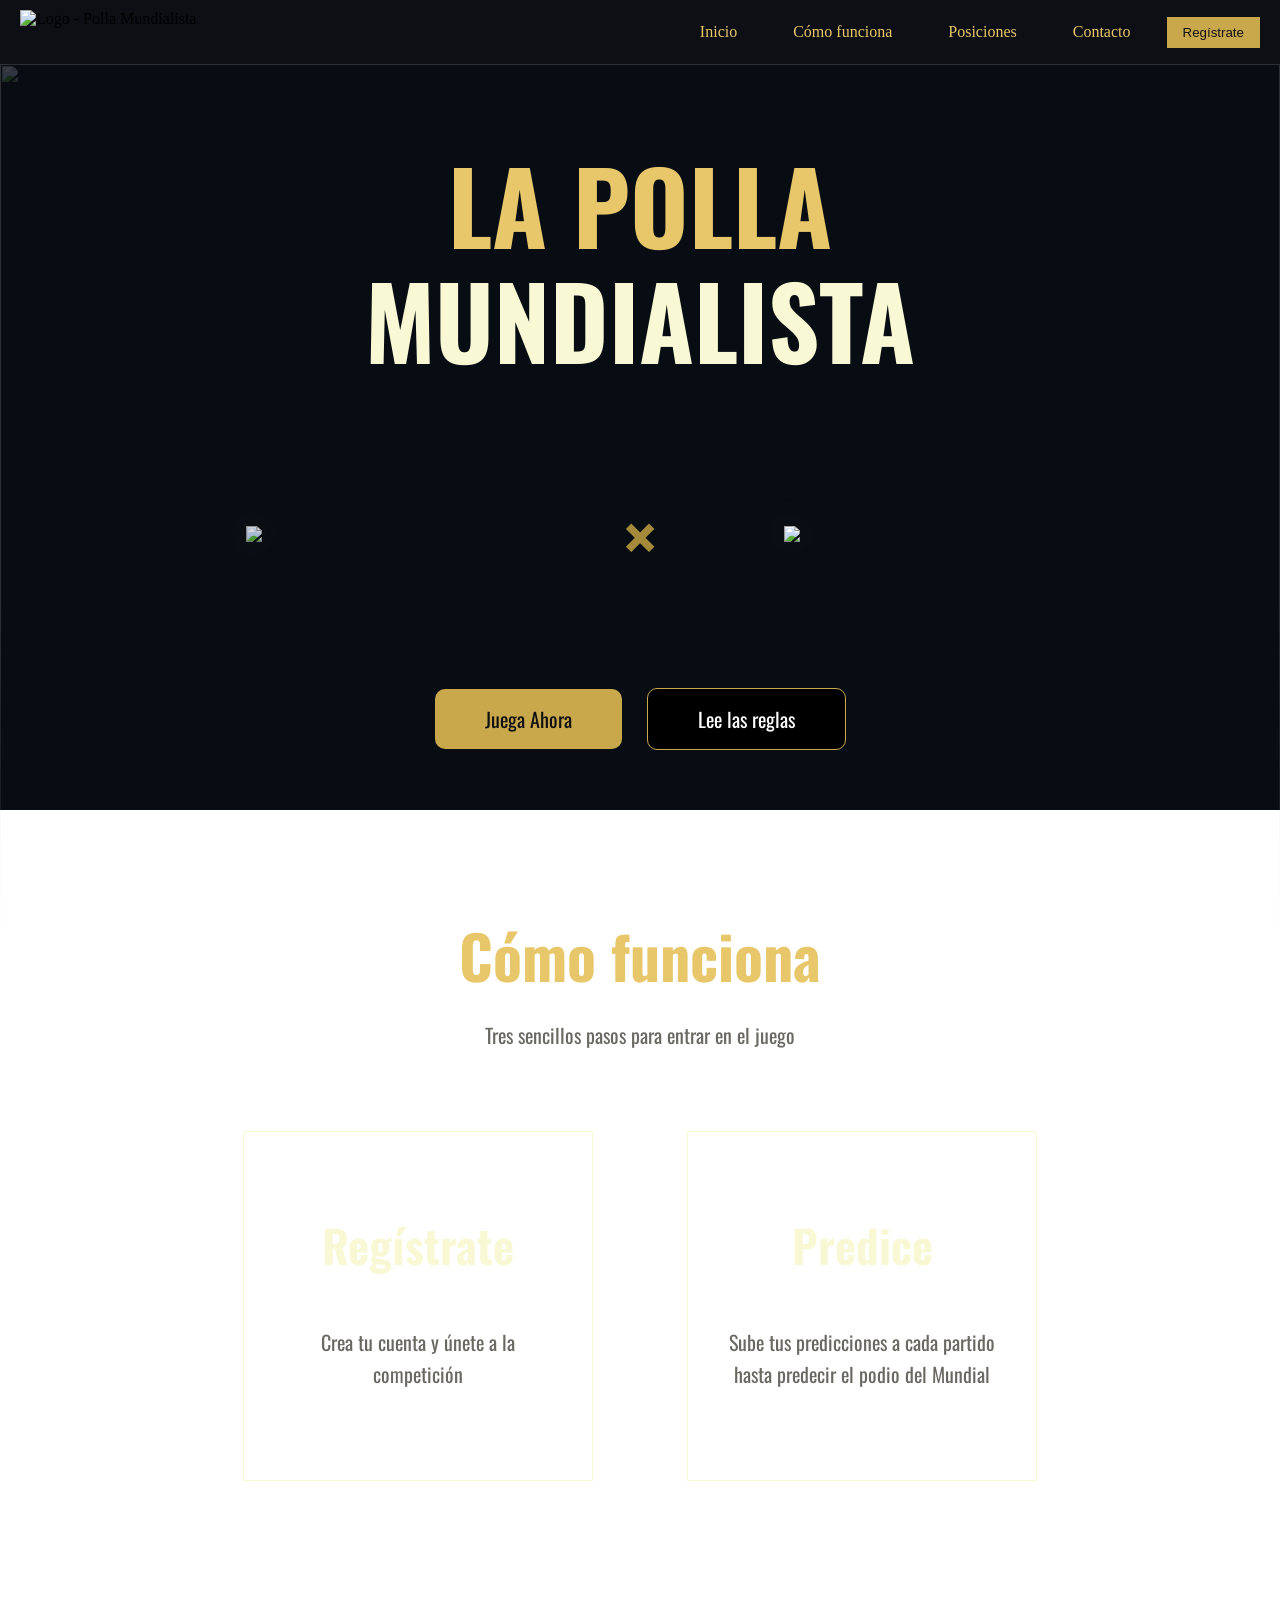
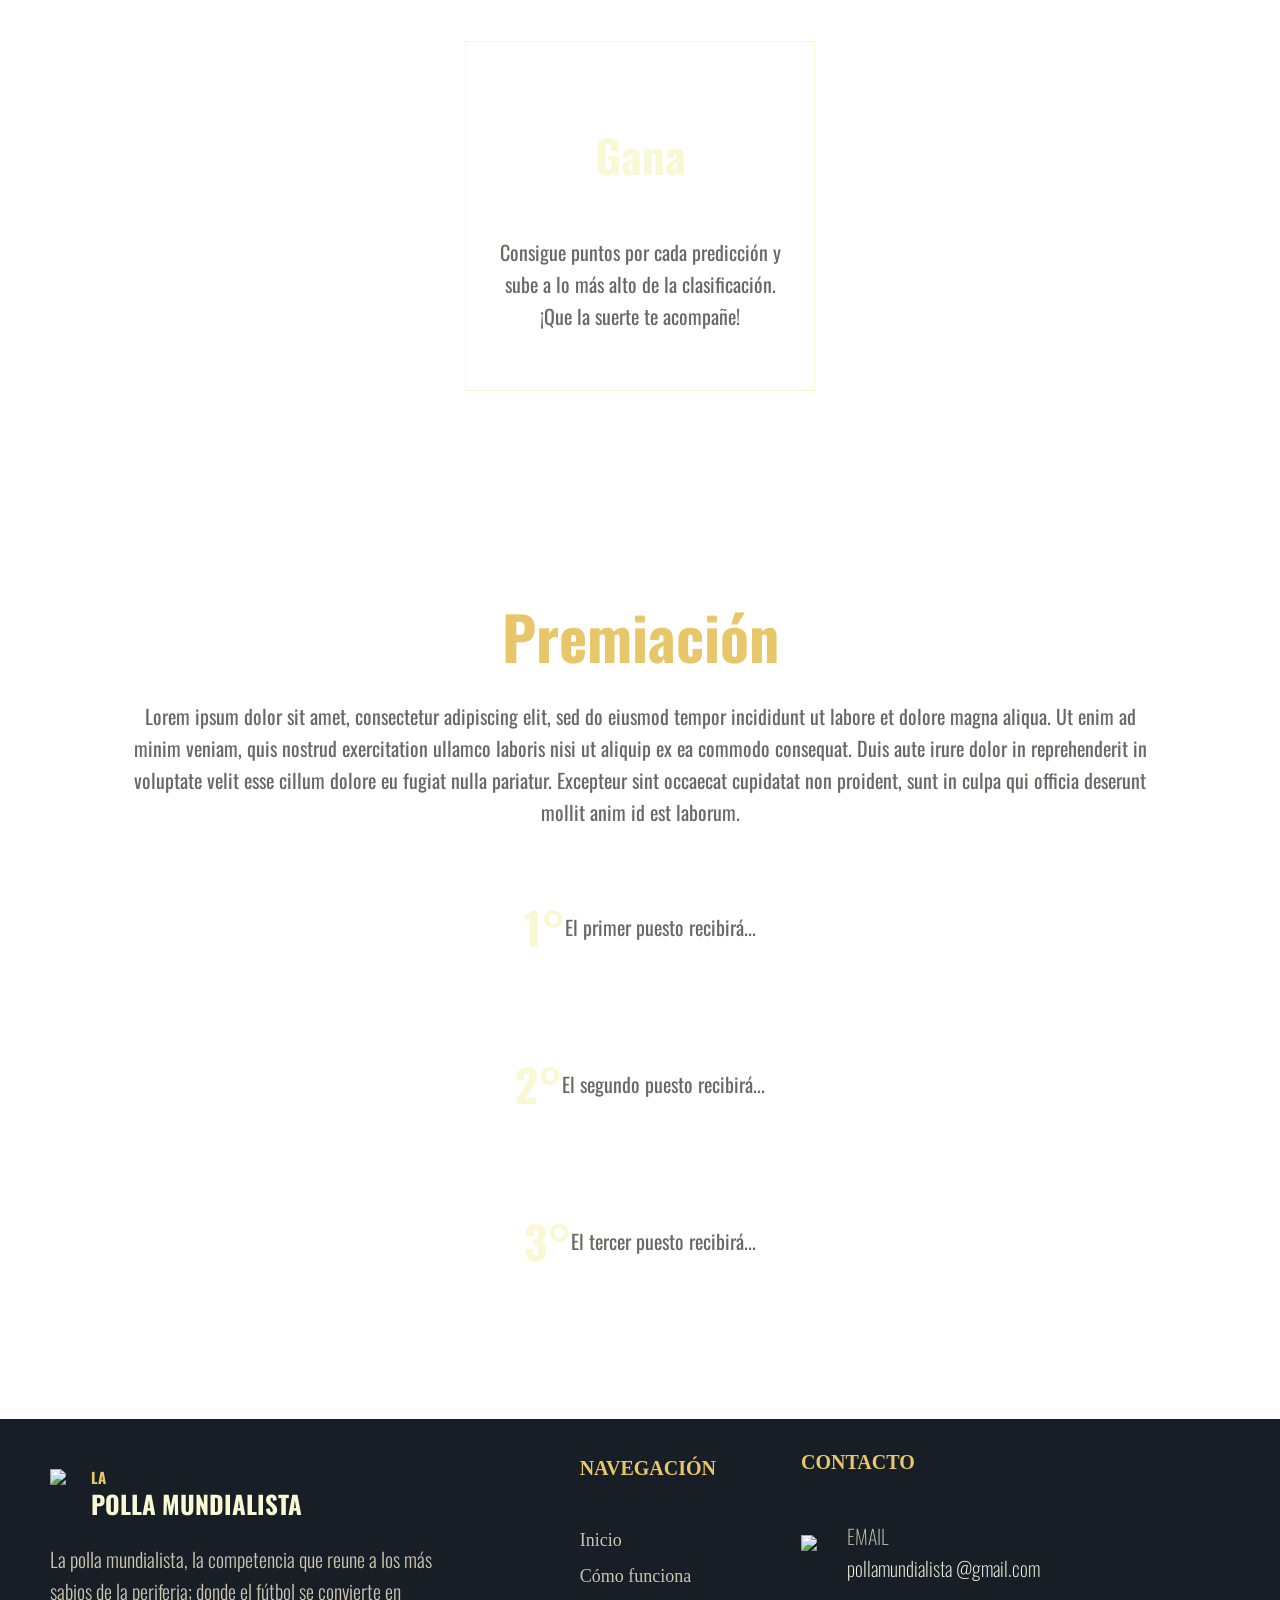
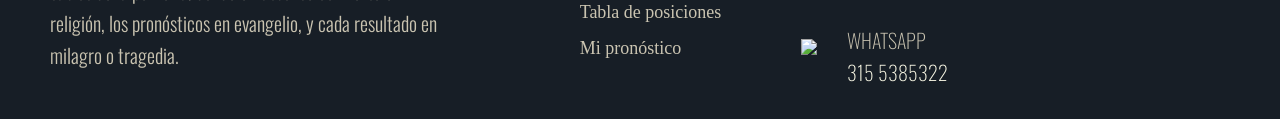
==== index.html @ 82a50897 "advances on the landing page" ====
<!DOCTYPE html>
<html lang="es">
<head>
    <meta charset="UTF-8">
    <meta name="viewport" content="width=device-width, initial-scale=1.0">
    <title>Polla Mundialista</title>
    <link rel="stylesheet" href="styles.css">
</head>
<body>
    <nav>
        <img class='nav-logo' src='./assets/nav_logo.png' alt="Logo - Polla Mundialista">
        <div class="nav-right">
            <ul>
                <li><a href="#inicio">Inicio</a></li>
                <li><a href="#como-funciona">Cómo funciona</a></li>
                <li><a href="#tabla-posiciones">Posiciones</a></li>
                <li><a href="#footer">Contacto</a></li>
            </ul>
            <button class="nav-button">Regístrate</button>
        </div>
    </nav>

    <section id="inicio">
        <img id="azteca" src="./assets/azteca.png">
        <div class="hero-content">
            <h1><span id="la-polla">LA POLLA</span><br><span id="mundialista">MUNDIALISTA</span></h1>
            <div class="hero-images">
                <img id="wc-image" src="./assets/wc_logo.png"><span id="hero-x">×</span>
                <img id="logo-hero" src="./assets/polla_logo.png">
            </div>
            <div class="hero-buttons">
                <button id="play-button">Juega Ahora</button>
                <button id="rules-button">Lee las reglas</button>
            </div>
        </div>                                                                                                              
    </section>                                                          

    <section id="como-funciona">
        <div class="como-funciona">
            <h2>Cómo funciona</h2>
            <p>Tres sencillos pasos para entrar en el juego</p>

            <div class="funciona">
                <h3>Regístrate</h3>
                <p>Crea tu cuenta y únete a la competición</p>
            </div>

            <div class="funciona">
                <h3>Predice</h3>
                <p>Sube tus predicciones a cada partido hasta
                     predecir el podio del Mundial </p>
            </div>


            <div class="funciona">
                <h3>Gana</h3>
                <p>Consigue puntos por cada predicción y sube 
                    a lo más alto de la clasificación. 
                    ¡Que la suerte te acompañe! </p>
            </div>
        </div>
    </section>

    <div class="premios">
        <h2>Premiación</h2>
        <p>Lorem ipsum dolor sit amet, consectetur adipiscing elit, sed do eiusmod tempor incididunt ut 
            labore et dolore magna aliqua. Ut enim ad minim veniam, quis nostrud exercitation ullamco laboris 
            nisi ut aliquip ex ea commodo consequat. Duis aute irure dolor in reprehenderit in voluptate velit 
            esse cillum dolore eu fugiat nulla pariatur. Excepteur sint occaecat cupidatat non proident, sunt in 
            culpa qui officia deserunt mollit anim id est laborum.</p>

        <div class="posiciones" id="first">
            <h3>1°</h3>
            <p>El primer puesto recibirá... </p>
        </div>

        <div class="posiciones" id="second">
            <h3>2°</h3>
            <p>El segundo puesto recibirá... </p>
        </div>

        <div class="posiciones" id="third">
            <h3>3°</h3>
            <p>El tercer puesto recibirá... </p>
        </div>
    </div>

    <section>
        <footer id="footer">
            <div class="bloque-footer" id="polla-info">
                <div class="logo-ypolla">
                    <img id="footer-logo" src="./assets/nav_logo.png">
                    <h4><span id="footer-la">LA</span><br><span 
                        id="footer-mundialista">POLLA MUNDIALISTA</span></h4>
                </div>
                <p id="info-p">La polla mundialista, la competencia que reune a los más sabios
                    de la periferia; donde el fútbol se convierte en religión, los pronósticos en evangelio, 
                    y cada resultado en milagro o tragedia.
                </p>
            </div>
            <div class="bloque-footer" id="navegacion">
                <h4 class="footer-h4">NAVEGACIÓN</h4>
                    <ul id="footer-ul">
                    <div class="nave-items"></div>
                        <li id="inicio-footer"><a href="#inicio">Inicio</a></li>
                        <li><a href="#como_funciona">Cómo funciona</a></li>
                        <li>Tabla de posiciones</li>
                        <li>Mi pronóstico</li>
                    </div>
                    </ul>
            </div>
            <div class="bloque-footer" id="contacto">
                <h4 class="footer-h4">CONTACTO</h4>
                <div class="footer-contact">
                    <img id="mail-logo" src="./assets/mail_logo.png">
                    <p><span class="email-whats" id="email">EMAIL</span><br><span class="blank-p">pollamundialista
                        @gmail.com</span></p>
                </div>
                <div class="footer-contact">
                    <img id="whatsapp-icon-contact" src="./assets/whatsapp_icon.png">
                    <p><span class="email-whats">WHATSAPP</span><br><span class="blank-p">315 5385322</span></p>
                </div>
            </div>
        </footer>
    </section>
</body>
</html>
---- styles.css ----
@import url('https://fonts.googleapis.com/css2?family=Oswald:wght@200..700&display=swap');

body {
    margin: 0;
    padding: 0;
}

div {
  display: flex;
  justify-content: center;
  align-items: center;
}


nav {
    background-color: rgba(17, 17, 20, 0.75);
    width: 100%;
    height: 64px;
    top: 0;
    position: fixed;
    display: flex;
    justify-content: space-between;
    align-items: center;
    z-index: 1;
}


nav li{
    display: inline-block;
    padding: 1em;
    margin-right: 20px; 
}

nav li a {
    color: #e8c76a;
    background-color: transparent;
    text-decoration: none;
}

li:hover {
    color: #f1c959;
    cursor: pointer;
}

.nav-button {
    background-color: #c9a84c;
    color: #111114;
    border: none;
    padding: 8px 16px;
    margin-right: 20px;
}

.nav-button:hover {
    transform: scale(0.9);
    cursor: pointer; 
}

.nav-logo {
    height: 45px;
    width: auto;
    margin-left: 20px;
}

.nav-logo:hover {
    cursor: pointer;

}

.hero-content h1 {
    font-size: 100px;
    line-height: 1.15;
}

#la-polla {
    color: rgb(232, 199, 106);
}

#mundialista {
    color: rgb(249, 248, 213);
}
.hero-images {
    flex-direction: row;
    vertical-align: top;
    gap: 125px;
}

#hero-x {
    font-size: 100px;
    font-family: Oswald;
    color: #e8c04a;
    font-size: 100px;
    font-weight: 400;
    opacity: 0.7;
}

#wc-image {
    height: auto;
    width: 250px;
    filter: drop-shadow(0px 0px 13px rgba(232, 192, 74, 0.1));
    opacity: 0.85;
}

#logo-hero {
    height: auto;
    width: 250px;
    filter: drop-shadow(0px 0px 18px rgba(232, 192, 74, 0.1));
}

#hero-texture {
    position: absolute;
    opacity: 0.5;
}

#inicio {
    padding-top: 64px;
    background-color: rgb(8, 13, 20);
}

.hero-content {
    position: relative;
    display: flex;
    flex-direction: column;
    align-items: center;
}

#azteca {
    position: absolute;
    z-index: 0;
    height: 100%;
    width: 100%;
    opacity: 0.2;
    mask-image: linear-gradient(to bottom, rgb(5, 14, 27) 60%, transparent 100%);
    -webkit-mask-image: linear-gradient(to bottom, rgb(5, 14, 27) 60%, transparent 100%);
}

.hero-buttons {
    flex-direction: row;
    gap: 25px;
    justify-content: center;
    vertical-align: top;
    margin-bottom: 60px;
    margin-top: 60px;
}

#play-button {
    font-family: Oswald;
    font-size: 20px;
    background-color: #c9a84c;
    color: #111114;
    border: none;
    padding: 15px 50px;
    border-radius: 10px;
    margin-top: 20px;
    background-clip: padding-box;
}

#play-button:hover {
    background-color: #987f3a;
    opacity: (0.15);
    cursor: pointer;
}

#rules-button {
    font-family: Oswald;
    font-size: 20px;
    background-color: #000000;
    color: white;
    border: none;
    padding: 15px 50px;
    border-radius: 10px;
    margin-top: 20px;
    border: 1px solid #c9a84c;
}

#rules-button:hover {
    background-color: #413c30;
    opacity: 0.8;
    cursor: pointer;
}

.como-funciona,
    .premios {
    display: block;
    margin: 100px auto;
    text-align: center;
    width: 80%
}

.funciona {
    display: inline-block;
    width: 350px;
    min-height: 350px;
    box-sizing: border-box;
    margin: 60px 45px 100px;
    padding: 32px;
    border: 1px solid rgb(249, 248, 213);
    line-height: 1.6;
    vertical-align: top;
}

.funciona:hover {
    border: 2px solid #c9a84c; 
}

#first:hover {
    background-color: rgba(255, 215, 0, 0.4);
}

#second:hover {
    background-color:  	rgba(192, 192, 192, 0.5);
}

#third:hover {
    background-color: rgba(191, 137, 112, 0.5);
}

footer {
    background-color: #171e26;
    width: 100%;
    min-height: 175px;
    position: relative;
    display: flex;
    align-items: center;
    vertical-align: middle;
    justify-content: space-between;
}

.bloque-footer {
    flex-direction: column;
    box-sizing: border-box;
    line-height: 1.2;
    align-items: flex-start;
}

#polla-info {
    width: 500px;
    height: 300px;
    align-self: flex-start;
    padding: 20px 50px;
}

#footer-logo {
    height: 50px;
    width: auto;
}

.logo-ypolla {
    flex-direction: row;
    gap: 25px;
    margin-bottom: 0;
}

#footer-la {
    font-family: Oswald;
    font-size: 15px;
}

#footer-mundialista {
    font-family: Oswald;
    font-size: 25px;
    margin-top: 2px;
    color: rgb(249, 248, 213);
}                                                                                                      

#navegacion {
    width: auto;
    height: 300px;
}

.nave-items {
    
}

#footer-ul {
    list-style: none;
    padding-left: 0;
}

footer li {
    line-height: 2;
    color: #cac4b1;
    font-weight: 300;
    font-size: 18px;
}

footer li a {
    color: #cac4b1;
    background-color: transparent;
    text-decoration: none;
}

.footer-h4 {
    margin-top: 0;
    font-size: 20px;
}

#info-p {                                                                                                         
    margin-top: 3px;
    font-size: 20px;
    font-weight: 300;
}

#contacto {
    height: 300px;
    width: auto;
    padding: 20px 240px 0 0;
}

.footer-contact {
    flex-direction: row;
    gap: 30px;
    top: 10px;
}

.email-whats {
    color: #cac4b1;
    line-height: 1;
}

#whatsapp-icon-contact {
    height: 35px;
    width: auto
}

#mail-logo {
    height: 35px;
    width: auto
}

.blank-p {
    color: rgb(250, 249, 230)
}

footer p {
    color: #cac4b1;
    font-weight: 200;
}

h1 {
    text-align: center;
    font-family: Oswald;
}

h2 {
    font-family: Oswald;
    font-size: 60px;
    color: rgb(232, 199, 106);
    margin-bottom: 0;
}

h3 {
    font-family: Oswald, sans-serif;
    color: rgb(249, 248, 213);
    font-weight: bold;
    font-size: 45px;
    text-align: center;
    
}

h4 {
    color: rgb(232, 199, 106);
}

p{
    font-family: Oswald, sans-serif;
    font-size: 20px;
    color: #6a6862;
    line-height: 1.6;
}
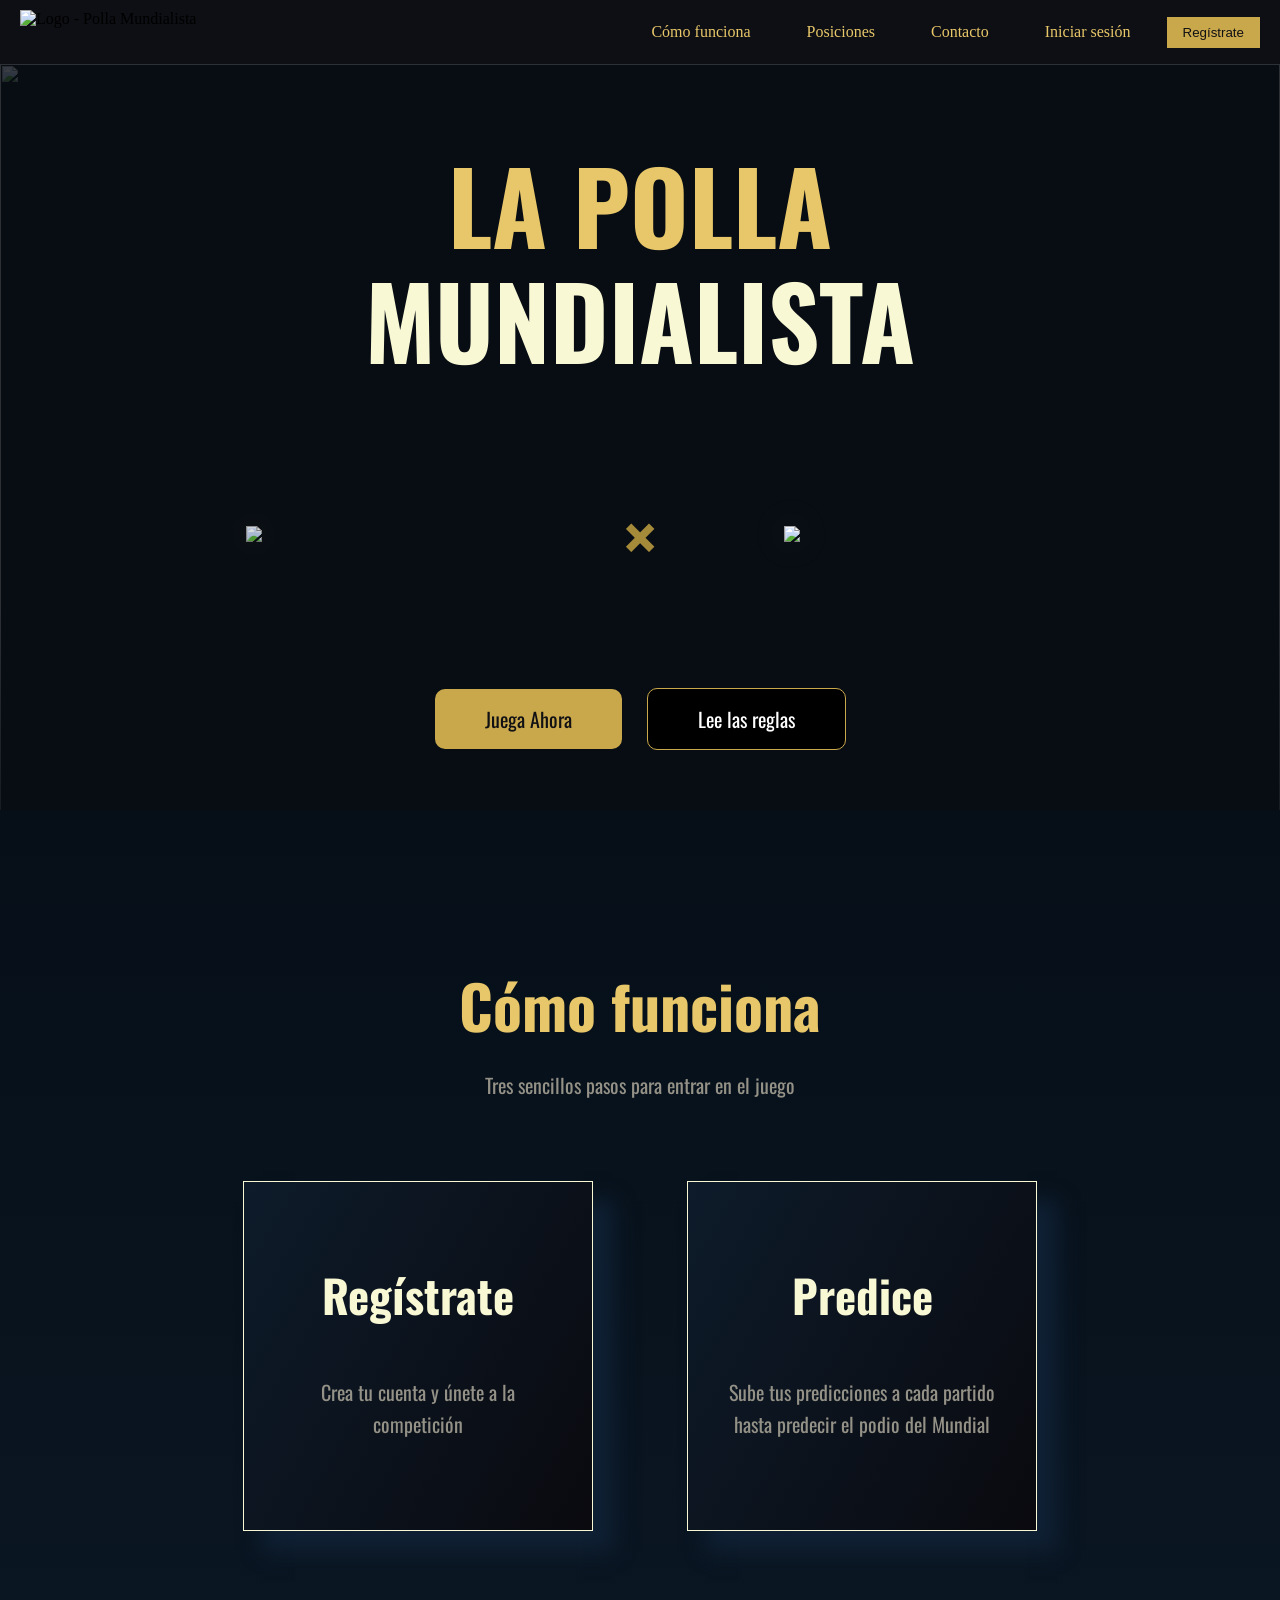
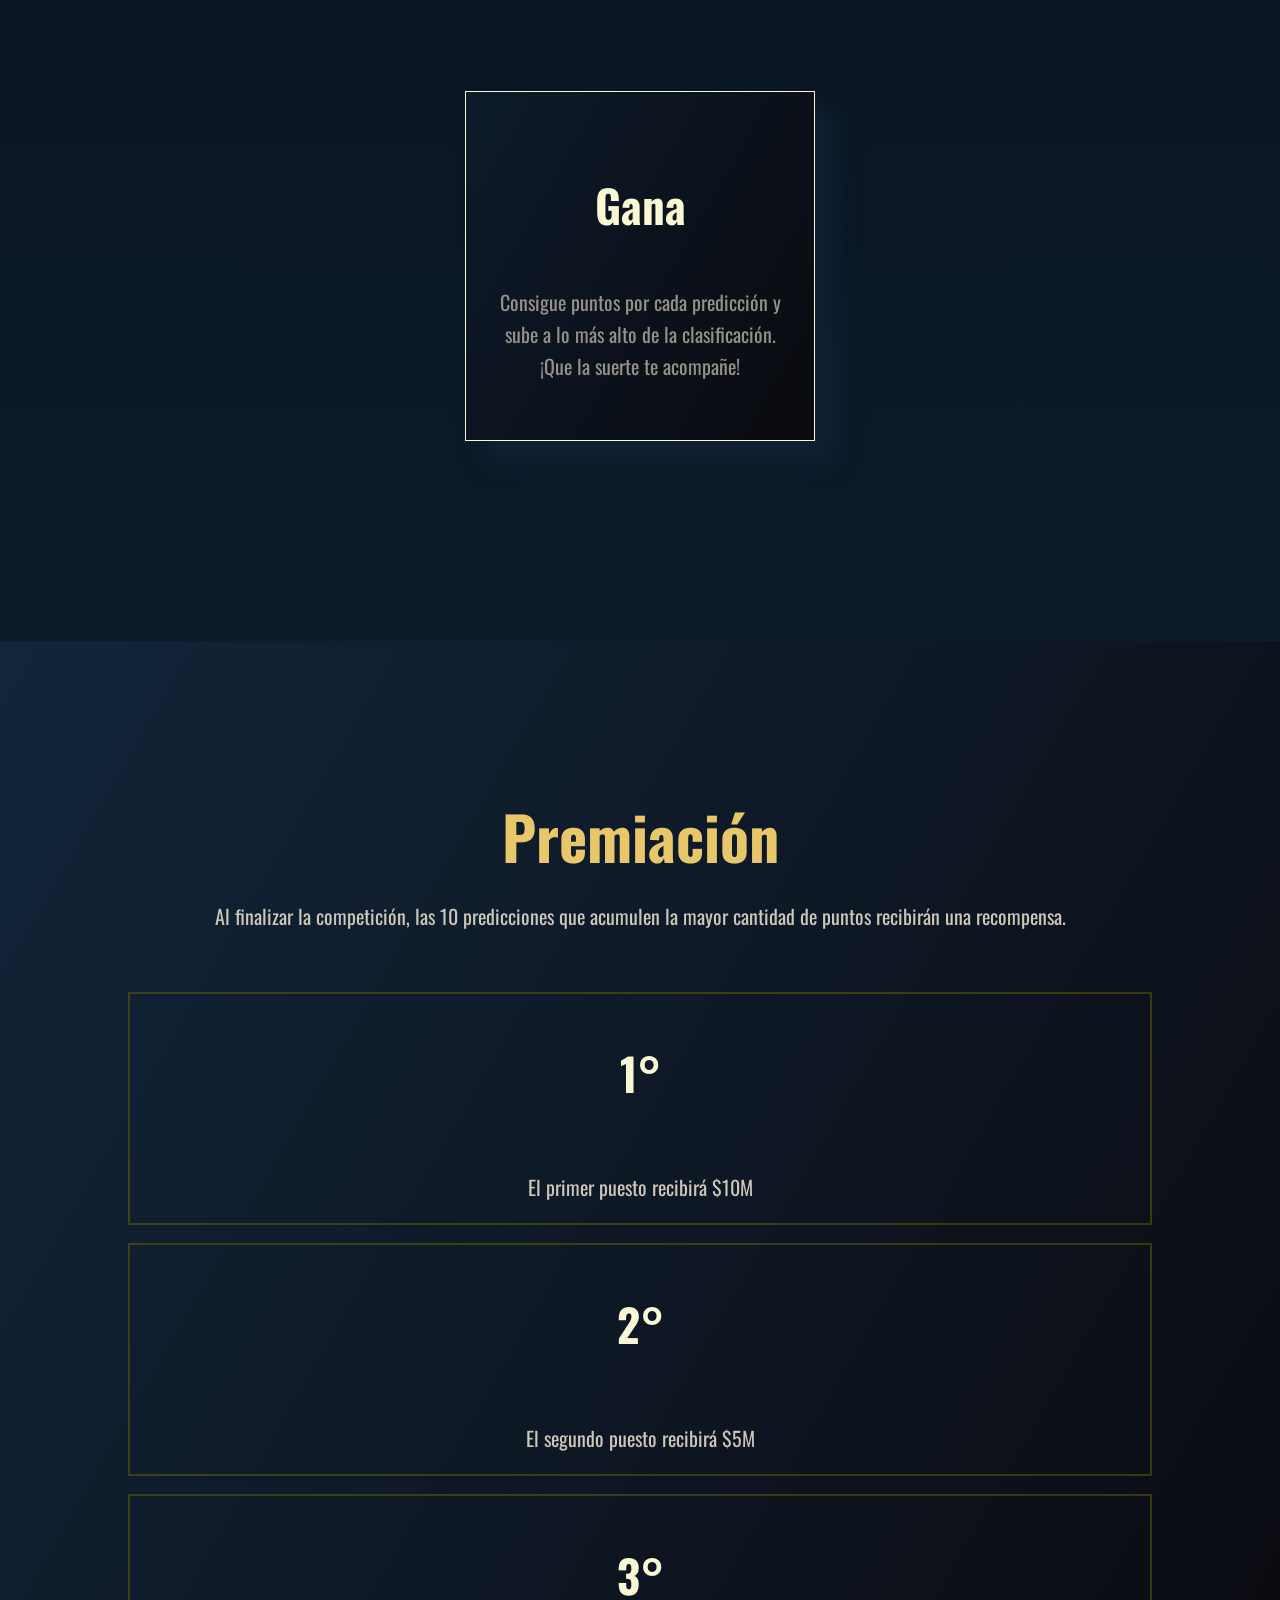
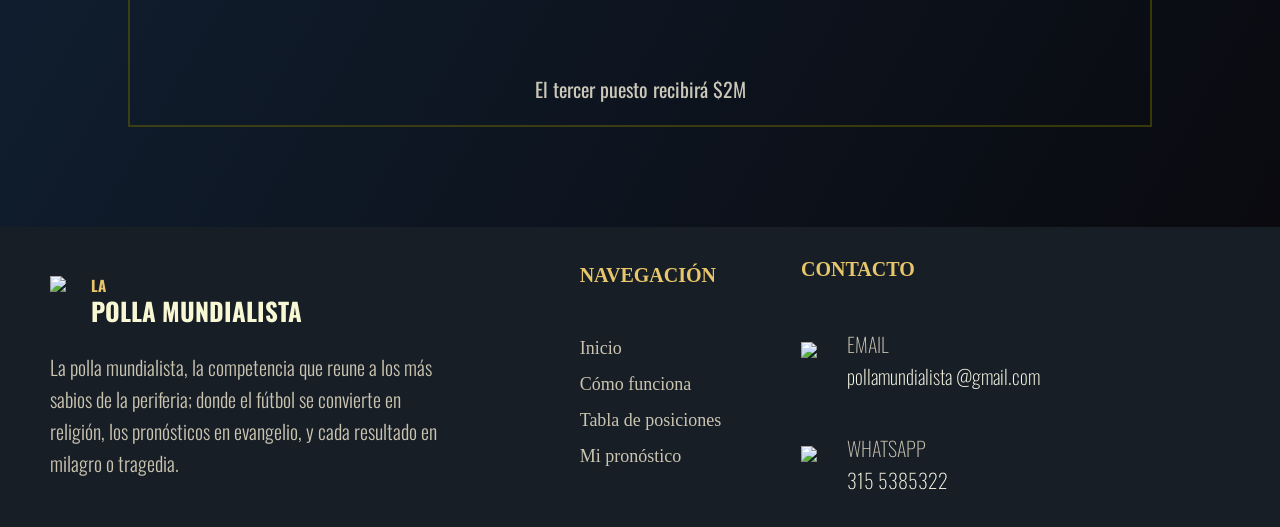
==== commit 3d7f926a: "Changes on premiacion and nav section." ====
--- a/index.html
+++ b/index.html
@@ -11,10 +11,10 @@
         <img class='nav-logo' src='./assets/nav_logo.png' alt="Logo - Polla Mundialista">
         <div class="nav-right">
             <ul>
-                <li><a href="#inicio">Inicio</a></li>
                 <li><a href="#como-funciona">Cómo funciona</a></li>
                 <li><a href="#tabla-posiciones">Posiciones</a></li>
                 <li><a href="#footer">Contacto</a></li>
+                <li><a href="#">Iniciar sesión</a></li>
             </ul>
             <button class="nav-button">Regístrate</button>
         </div>
@@ -36,52 +36,54 @@
     </section>                                                          
 
     <section id="como-funciona">
-        <div class="como-funciona">
-            <h2>Cómo funciona</h2>
-            <p>Tres sencillos pasos para entrar en el juego</p>
+        <div id="como-funciona-items">
+            <div id="texture"></div>
+            <div class="como-funciona">
+                <h2>Cómo funciona</h2>
+                <p>Tres sencillos pasos para entrar en el juego</p>
 
-            <div class="funciona">
-                <h3>Regístrate</h3>
-                <p>Crea tu cuenta y únete a la competición</p>
-            </div>
+                <div class="funciona">
+                    <h3>Regístrate</h3>
+                    <p>Crea tu cuenta y únete a la competición</p>
+                </div>
 
-            <div class="funciona">
-                <h3>Predice</h3>
-                <p>Sube tus predicciones a cada partido hasta
-                     predecir el podio del Mundial </p>
-            </div>
+                <div class="funciona">
+                    <h3>Predice</h3>
+                    <p>Sube tus predicciones a cada partido hasta
+                        predecir el podio del Mundial </p>
+                </div>
 
 
-            <div class="funciona">
-                <h3>Gana</h3>
-                <p>Consigue puntos por cada predicción y sube 
-                    a lo más alto de la clasificación. 
-                    ¡Que la suerte te acompañe! </p>
+                <div class="funciona">
+                    <h3>Gana</h3>
+                    <p>Consigue puntos por cada predicción y sube 
+                        a lo más alto de la clasificación. 
+                        ¡Que la suerte te acompañe! </p>
+                </div>
             </div>
         </div>
     </section>
 
-    <div class="premios">
-        <h2>Premiación</h2>
-        <p>Lorem ipsum dolor sit amet, consectetur adipiscing elit, sed do eiusmod tempor incididunt ut 
-            labore et dolore magna aliqua. Ut enim ad minim veniam, quis nostrud exercitation ullamco laboris 
-            nisi ut aliquip ex ea commodo consequat. Duis aute irure dolor in reprehenderit in voluptate velit 
-            esse cillum dolore eu fugiat nulla pariatur. Excepteur sint occaecat cupidatat non proident, sunt in 
-            culpa qui officia deserunt mollit anim id est laborum.</p>
+    <div id="premios-items">
+        <div id="premios-bg"></div>
+        <div class="premios">
+            <h2>Premiación</h2>
+            <p>Al finalizar la competición, las 10 predicciones que acumulen la mayor cantidad de puntos recibirán una recompensa.</p>
 
-        <div class="posiciones" id="first">
-            <h3>1°</h3>
-            <p>El primer puesto recibirá... </p>
-        </div>
+            <div class="posiciones" id="first">
+                <h3 id="one">1°</h3>
+                <p>El primer puesto recibirá $10M</p>
+            </div>
 
-        <div class="posiciones" id="second">
-            <h3>2°</h3>
-            <p>El segundo puesto recibirá... </p>
-        </div>
+            <div class="posiciones" id="second">
+                <h3>2°</h3>
+                <p>El segundo puesto recibirá $5M</p>
+            </div>
 
-        <div class="posiciones" id="third">
-            <h3>3°</h3>
-            <p>El tercer puesto recibirá... </p>
+            <div class="posiciones" id="third">
+                <h3>3°</h3>
+                <p>El tercer puesto recibirá $2M</p>
+            </div>
         </div>
     </div>
 
--- a/styles.css
+++ b/styles.css
@@ -22,7 +22,7 @@
     display: flex;
     justify-content: space-between;
     align-items: center;
-    z-index: 1;
+    z-index: 2;
 }
 
 
@@ -179,12 +179,28 @@
     cursor: pointer;
 }
 
+#como-funciona-items {
+    position: relative;
+    background-image: linear-gradient(to bottom, #060f18, #0d1b2a);
+}
+
+#texture {
+    position: absolute;
+    width: 100%;
+    height: 100%;
+    background-image: url("./assets/stars_texture.jpg");
+    opacity: 0.20;
+    z-index: 0;
+}
+
 .como-funciona,
     .premios {
+    position: relative;
+    z-index: 1;
     display: block;
     margin: 100px auto;
     text-align: center;
-    width: 80%
+    width: 80%;
 }
 
 .funciona {
@@ -197,22 +213,55 @@
     border: 1px solid rgb(249, 248, 213);
     line-height: 1.6;
     vertical-align: top;
+    box-shadow: 20px 20px 20px #102135;
+    background-image: linear-gradient(120deg, #0d1b2a, #0a0a0f);
+
 }
 
 .funciona:hover {
     border: 2px solid #c9a84c; 
 }
 
+#first {
+    margin-top: 60px;
+}
+
 #first:hover {
     background-color: rgba(255, 215, 0, 0.4);
 }
 
 #second:hover {
-    background-color:  	rgba(192, 192, 192, 0.5);
+    background-color: rgba(192, 192, 192, 0.5);
 }
 
 #third:hover {
     background-color: rgba(191, 137, 112, 0.5);
+}
+
+#premios-items {
+    position: relative;
+    background-image: linear-gradient(120deg, #12253a, #0a0a0f);
+}
+
+#premios-bg {
+    position: absolute;
+    background-image: url("./assets/wc-wallpaper.jpg");
+    opacity: 0.08;
+    filter: saturate(20%);
+    filter: blur(6px);
+    height: 100%;
+    width: 100%;
+    z-index: 0;
+}
+
+.posiciones {
+    margin-top: 18px;
+    flex-direction: column;
+    border: 2px solid rgba(103, 100, 1, 0.5);
+}
+
+.premios p {
+    color: #cbc7b9;
 }
 
 footer {
@@ -268,10 +317,6 @@
     height: 300px;
 }
 
-.nave-items {
-    
-}
-
 #footer-ul {
     list-style: none;
     padding-left: 0;
@@ -365,6 +410,6 @@
 p{
     font-family: Oswald, sans-serif;
     font-size: 20px;
-    color: #6a6862;
+    color: #949187;
     line-height: 1.6;
 }
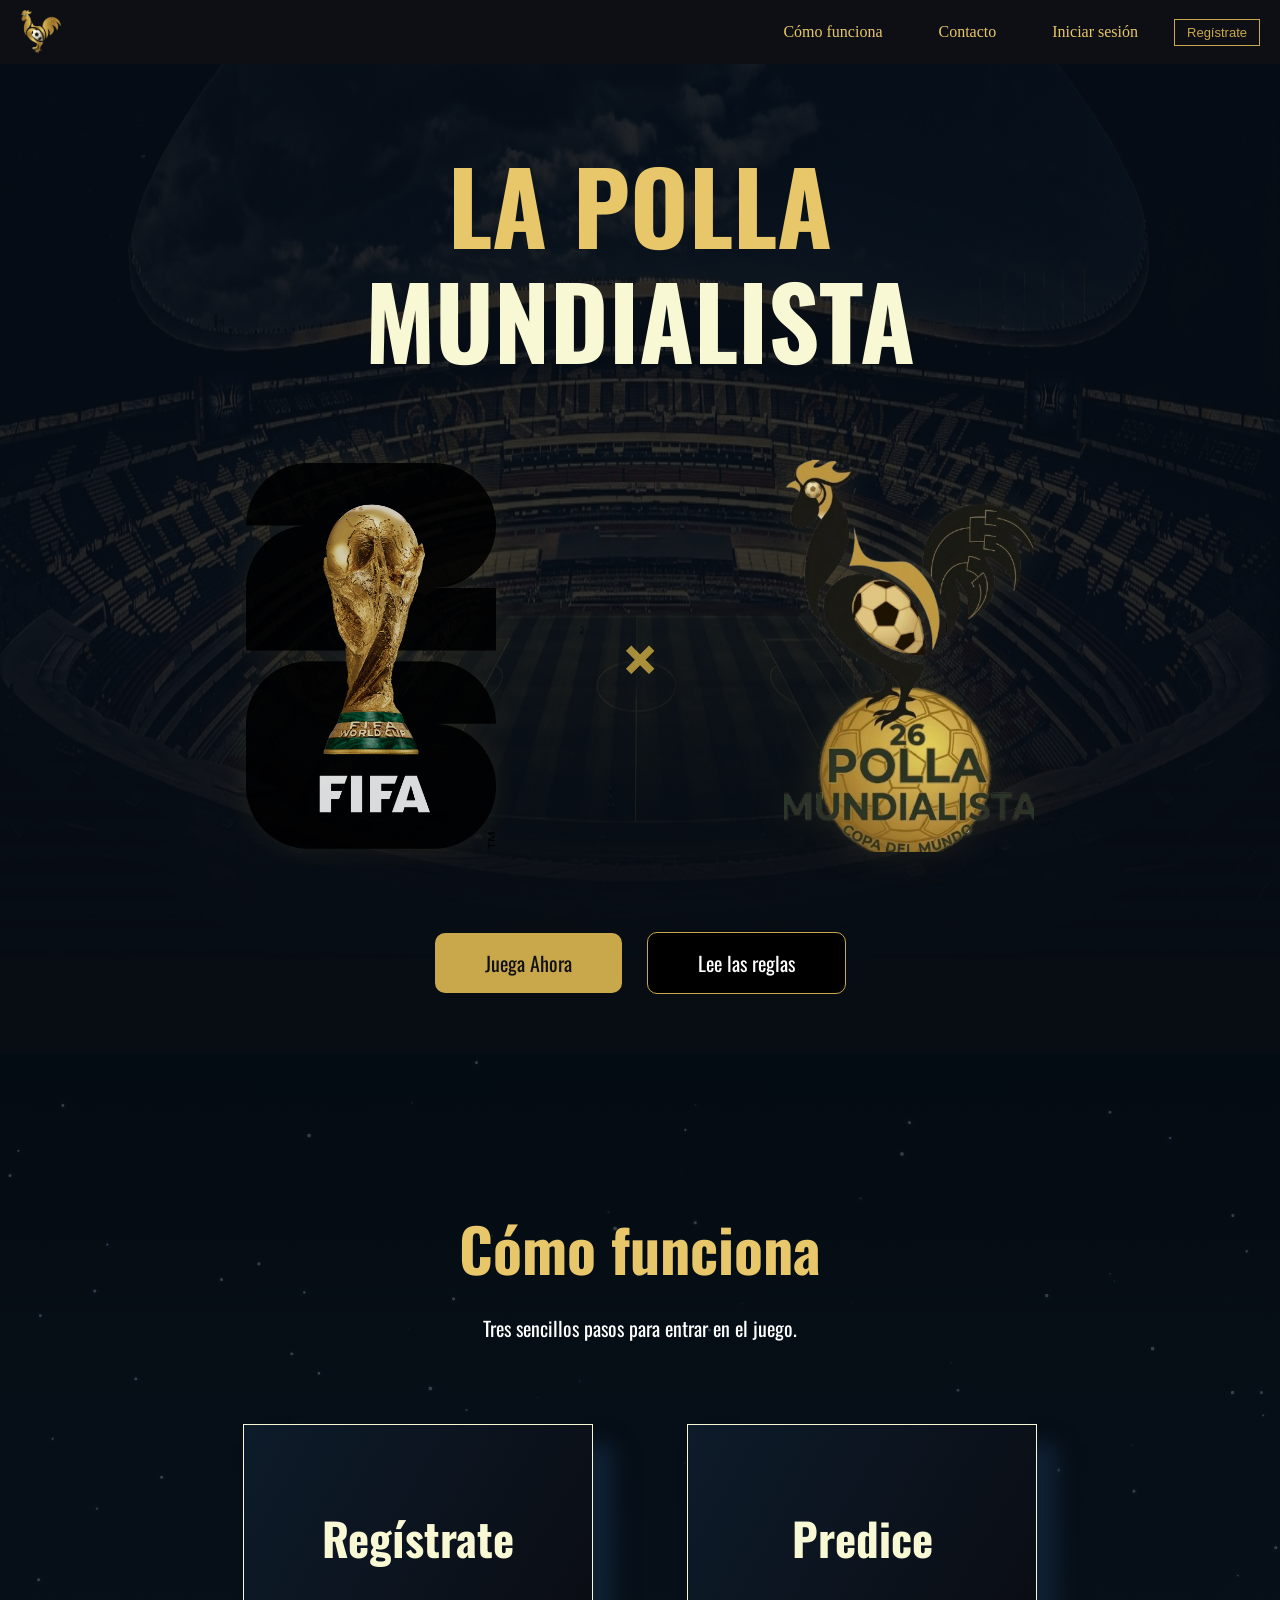
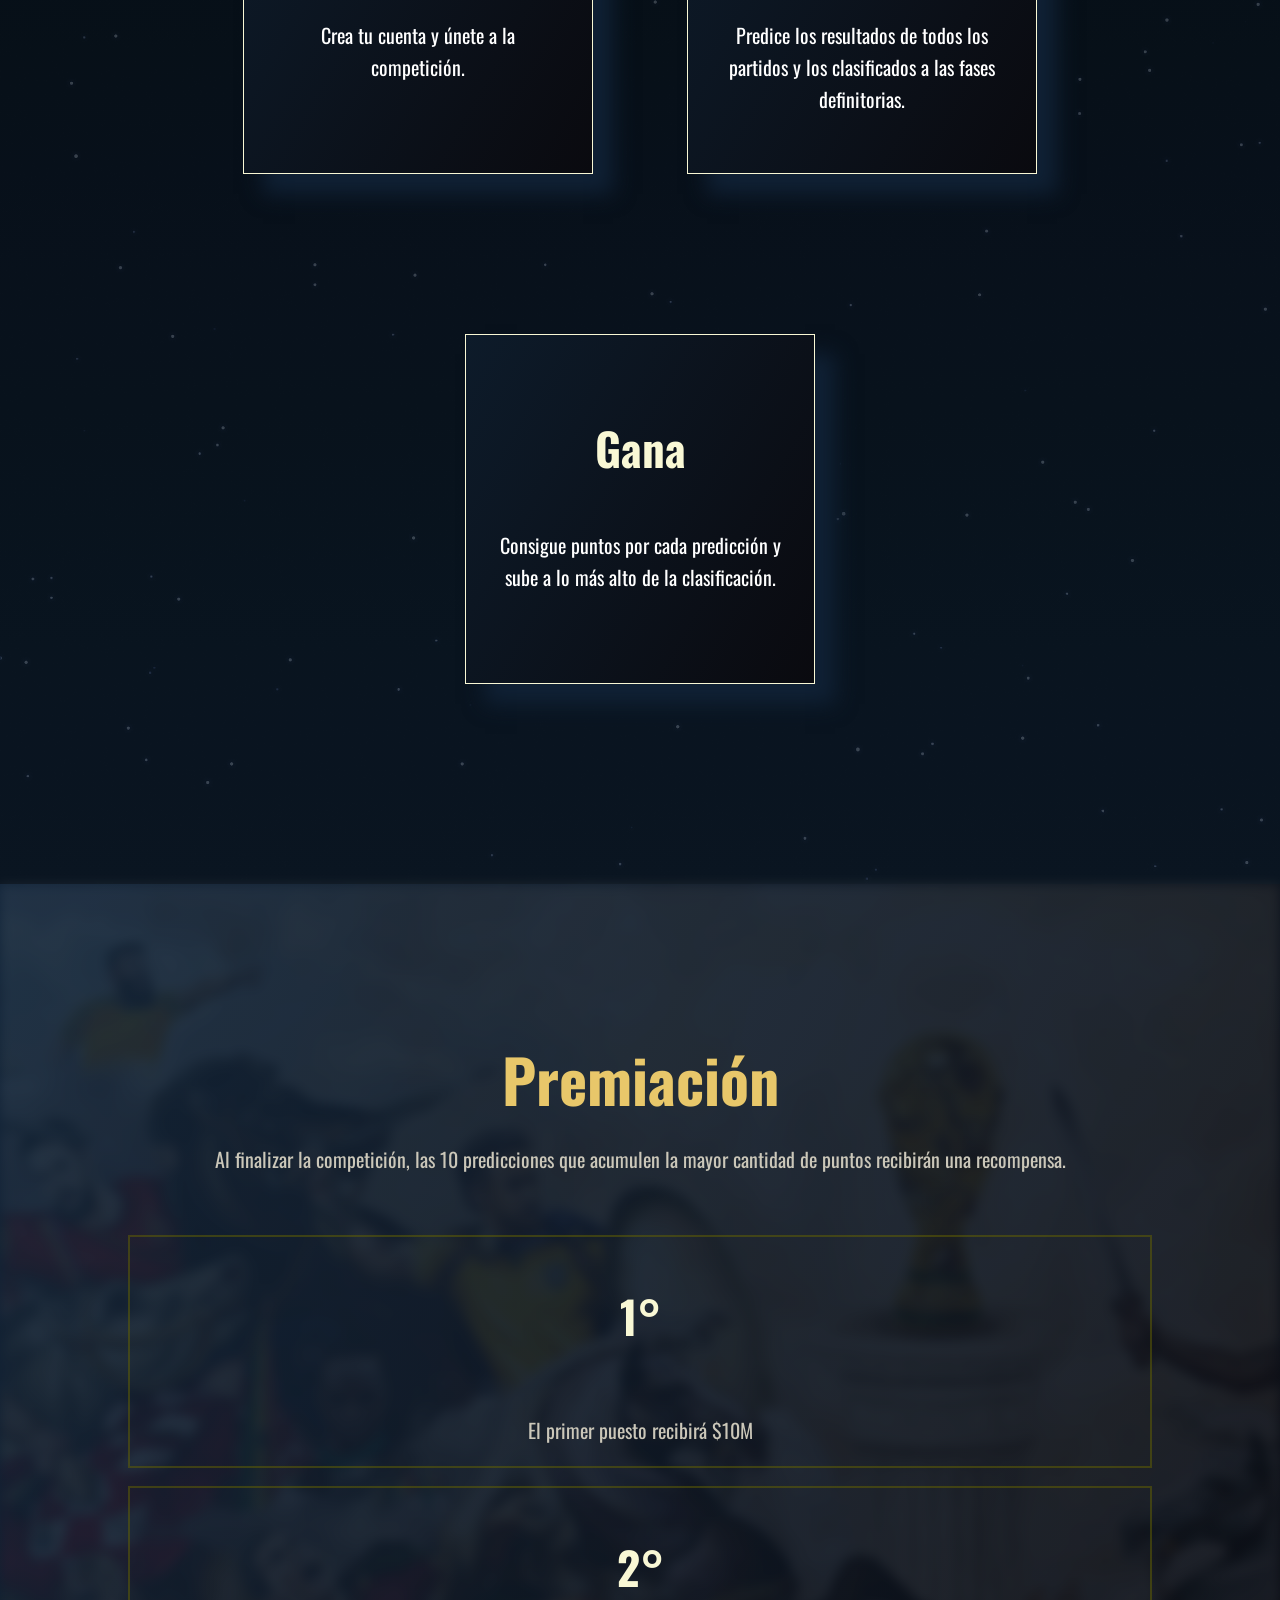
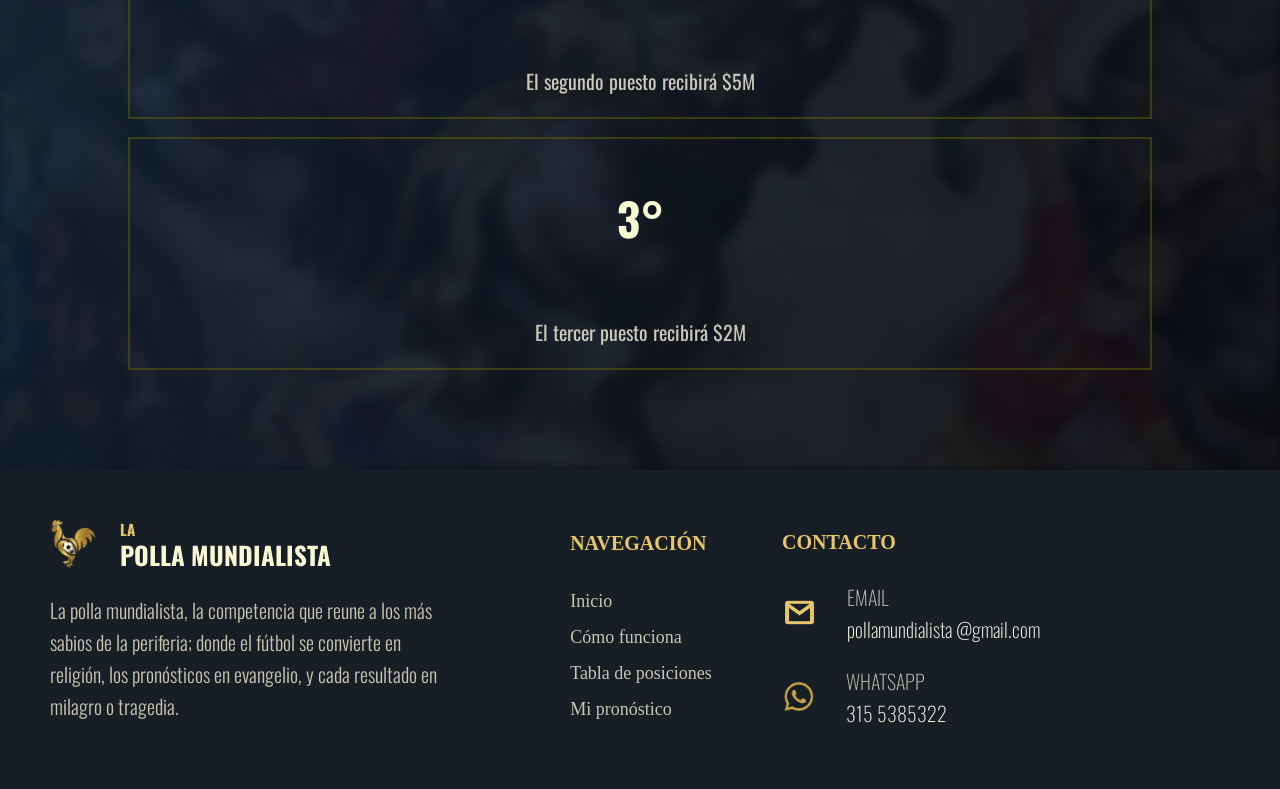
==== commit f7f9a935: "advances on frontend and database with google auth, added predictions section with 3rd place teams" ====
--- a/index.html
+++ b/index.html
@@ -4,19 +4,29 @@
     <meta charset="UTF-8">
     <meta name="viewport" content="width=device-width, initial-scale=1.0">
     <title>Polla Mundialista</title>
-    <link rel="stylesheet" href="styles.css">
+    <link rel="stylesheet" href="./styles/index.css">
+    <link rel="stylesheet" href="./styles/nav-footer.css">
+    <script src="./js/buttons.js" defer></script>
+    <script type="module" src="./js/nav.js"></script>
 </head>
 <body>
     <nav>
-        <img class='nav-logo' src='./assets/nav_logo.png' alt="Logo - Polla Mundialista">
+        <img id='nav-logo' data-href="./index.html" src='./assets/nav_logo.png' alt="Logo - Polla Mundialista">
         <div class="nav-right">
             <ul>
                 <li><a href="#como-funciona">Cómo funciona</a></li>
-                <li><a href="#tabla-posiciones">Posiciones</a></li>
                 <li><a href="#footer">Contacto</a></li>
-                <li><a href="#">Iniciar sesión</a></li>
+                <li id="nav-login"><a href="./iniciar_sesion.html">Iniciar sesión</a></li>
             </ul>
-            <button class="nav-button">Regístrate</button>
+            <button id="nav-button" data-href="./register.html">Regístrate</button>
+            <div id="nav-profile" style="display:none;">
+                <div id="navavatar-div">
+                    <img id="nav-avatar" src="" alt="Avatar">
+                    <span id="nav-inicial"></span>
+                </div>
+                <span id="nav-username"></span>
+                <button id="nav-logout">Cerrar sesión</button>
+            </div>
         </div>
     </nav>
 
@@ -29,7 +39,7 @@
                 <img id="logo-hero" src="./assets/polla_logo.png">
             </div>
             <div class="hero-buttons">
-                <button id="play-button">Juega Ahora</button>
+                <button id="play-button" data-href="./predictions.html">Juega Ahora</button>
                 <button id="rules-button">Lee las reglas</button>
             </div>
         </div>                                                                                                              
@@ -40,25 +50,25 @@
             <div id="texture"></div>
             <div class="como-funciona">
                 <h2>Cómo funciona</h2>
-                <p>Tres sencillos pasos para entrar en el juego</p>
+                <p>Tres sencillos pasos para entrar en el juego.</p>
 
                 <div class="funciona">
                     <h3>Regístrate</h3>
-                    <p>Crea tu cuenta y únete a la competición</p>
+                    <p>Crea tu cuenta y únete a la competición.</p>
                 </div>
 
                 <div class="funciona">
                     <h3>Predice</h3>
-                    <p>Sube tus predicciones a cada partido hasta
-                        predecir el podio del Mundial </p>
+                    <p>Predice los resultados de todos los partidos y los
+                        clasificados a las fases definitorias.
+                    </p>
                 </div>
 
 
                 <div class="funciona">
                     <h3>Gana</h3>
                     <p>Consigue puntos por cada predicción y sube 
-                        a lo más alto de la clasificación. 
-                        ¡Que la suerte te acompañe! </p>
+                        a lo más alto de la clasificación. </p>
                 </div>
             </div>
         </div>
@@ -118,7 +128,7 @@
                     <p><span class="email-whats" id="email">EMAIL</span><br><span class="blank-p">pollamundialista
                         @gmail.com</span></p>
                 </div>
-                <div class="footer-contact">
+                <div class="footer-contact" id="contact">
                     <img id="whatsapp-icon-contact" src="./assets/whatsapp_icon.png">
                     <p><span class="email-whats">WHATSAPP</span><br><span class="blank-p">315 5385322</span></p>
                 </div>
--- a/styles/index.css
+++ b/styles/index.css
@@ -0,0 +1,243 @@
+
+@import url('https://fonts.googleapis.com/css2?family=Oswald:wght@200..700&display=swap');
+
+body {
+    margin: 0;
+    padding: 0;
+}
+
+div {
+  display: flex;
+  justify-content: center;
+  align-items: center;
+}
+
+.hero-content h1 {
+    font-size: 100px;
+    line-height: 1.15;
+}
+
+#la-polla {
+    color: rgb(232, 199, 106);
+}
+
+#mundialista {
+    color: rgb(249, 248, 213);
+}
+.hero-images {
+    flex-direction: row;
+    vertical-align: top;
+    gap: 125px;
+}
+
+#hero-x {
+    font-size: 100px;
+    font-family: Oswald;
+    color: #e8c04a;
+    font-size: 100px;
+    font-weight: 400;
+    opacity: 0.7;
+}
+
+#wc-image {
+    height: auto;
+    width: 250px;
+    filter: drop-shadow(0px 0px 13px rgba(232, 192, 74, 0.1));
+    opacity: 0.85;
+}
+
+#logo-hero {
+    height: auto;
+    width: 250px;
+    filter: drop-shadow(0px 0px 18px rgba(232, 192, 74, 0.1));
+}
+
+#hero-texture {
+    position: absolute;
+    opacity: 1;
+}
+
+#inicio {
+    padding-top: 64px;
+    background-color: rgb(8, 13, 20);
+}
+
+.hero-content {
+    position: relative;
+    display: flex;
+    flex-direction: column;
+    align-items: center;
+}
+
+#azteca {
+    position: absolute;
+    z-index: 0;
+    height: 100%;
+    width: 100%;
+    opacity: 0.2;
+    mask-image: linear-gradient(to bottom, rgb(5, 14, 27) 60%, transparent 100%);
+    -webkit-mask-image: linear-gradient(to bottom, rgb(5, 14, 27) 60%, transparent 100%);
+}
+
+.hero-buttons {
+    flex-direction: row;
+    gap: 25px;
+    justify-content: center;
+    vertical-align: top;
+    margin-bottom: 60px;
+    margin-top: 60px;
+}
+
+#play-button {
+    font-family: Oswald;
+    font-size: 20px;
+    background-color: #c9a84c;
+    color: #111114;
+    border: none;
+    padding: 15px 50px;
+    border-radius: 10px;
+    margin-top: 20px;
+    background-clip: padding-box;
+}
+
+#play-button:hover {
+    background-color: #987f3a;
+    opacity: (0.15);
+    cursor: pointer;
+}
+
+#rules-button {
+    font-family: Oswald;
+    font-size: 20px;
+    background-color: #000000;
+    color: white;
+    border: none;
+    padding: 15px 50px;
+    border-radius: 10px;
+    margin-top: 20px;
+    border: 1px solid #c9a84c;
+}
+
+#rules-button:hover {
+    background-color: #413c30;
+    opacity: 0.8;
+    cursor: pointer;
+}
+
+#como-funciona-items {
+    position: relative;
+    background-image: linear-gradient(to bottom, #060f18, #0d1b2a);
+}
+
+#texture {
+    position: absolute;
+    width: 100%;
+    height: 100%;
+    background-image: url("../assets/stars_texture.jpg");
+    background-size: cover;
+    opacity: 0.20;
+    z-index: 0;
+}
+
+.como-funciona,
+    .premios {
+    position: relative;
+    z-index: 1;
+    display: block;
+    margin: 100px auto;
+    text-align: center;
+    width: 80%;
+}
+
+.funciona {
+    display: inline-block;
+    width: 350px;
+    min-height: 350px;
+    box-sizing: border-box;
+    margin: 60px 45px 100px;
+    padding: 32px;
+    border: 1px solid rgb(249, 248, 213);
+    line-height: 1.6;
+    vertical-align: top;
+    box-shadow: 20px 20px 20px #102135;
+    background-image: linear-gradient(120deg, #0d1b2a, #0a0a0f);
+
+}
+
+.funciona:hover {
+    border: 2px solid #c9a84c; 
+}
+
+#first {
+    margin-top: 60px;
+}
+
+#first:hover {
+    background-color: rgba(255, 215, 0, 0.4);
+}
+
+#second:hover {
+    background-color: rgba(192, 192, 192, 0.5);
+}
+
+#third:hover {
+    background-color: rgba(191, 137, 112, 0.5);
+}
+
+#premios-items {
+    position: relative;
+    background-image: linear-gradient(120deg, #12253a, #0a0a0f);
+}
+
+#premios-bg {
+    position: absolute;
+    background-image: url("../assets/wc-wallpaper.jpg");
+    opacity: 0.08;
+    filter: saturate(20%);
+    filter: blur(6px);
+    height: 100%;
+    width: 100%;
+    z-index: 0;
+}
+
+.posiciones {
+    margin-top: 18px;
+    flex-direction: column;
+    border: 2px solid rgba(103, 100, 1, 0.5);
+}
+
+.premios p {
+    color: #cbc7b9;
+}
+
+h1 {
+    text-align: center;
+    font-family: Oswald;
+}
+
+h2 {
+    font-family: Oswald;
+    font-size: 60px;
+    color: rgb(232, 199, 106);
+    margin-bottom: 0;
+}
+
+h3 {
+    font-family: Oswald, sans-serif;
+    color: rgb(249, 248, 213);
+    font-weight: bold;
+    font-size: 45px;
+    text-align: center;
+    
+}
+
+h4 {
+    color: rgb(232, 199, 106);
+}
+
+p{
+    font-family: Oswald, sans-serif;
+    font-size: 20px;
+    color: #ffffff;
+    line-height: 1.6;
+}
--- a/styles/nav-footer.css
+++ b/styles/nav-footer.css
@@ -0,0 +1,229 @@
+nav {
+    background-color: rgba(17, 17, 20, 0.75);
+    width: 100%;
+    height: 64px;
+    top: 0;
+    position: fixed;
+    display: flex;
+    justify-content: space-between;
+    align-items: center;
+    z-index: 2;
+}
+
+nav li{
+    display: inline-block;
+    padding: 1em;
+    margin-right: 20px; 
+}
+
+nav li a {
+    color: #e8c76a;
+    background-color: transparent;
+    text-decoration: none;
+}
+
+li:hover {
+    color: #f1c959;
+    cursor: pointer;
+}
+
+#nav-button {
+    background-color: transparent;
+    color: #c9a84c;
+    border: 1px solid #c9a84c;
+    padding: 5px 12px;
+    margin-right: 20px;
+    font-size: 13px;
+    cursor: pointer;
+    transition: background-color 0.2s;
+}
+
+#nav-button:hover {
+    background-color: #c9a84c;
+    color: #111114;
+}
+
+#nav-logo {
+    height: 45px;
+    width: auto;
+    margin-left: 20px;
+    display: block;
+}
+
+#nav-logo-link {
+    display: flex;
+    align-items: center;
+}
+
+#nav-logo:hover {
+    cursor: pointer;
+}
+
+#nav-profile {
+    align-items: center;
+    gap: 10px;
+    margin-right: 20px;
+}
+
+#nav-avatar {
+    width: 36px;
+    height: 36px;
+    border-radius: 50%;
+    object-fit: cover;
+    border: 2px solid #c9a84c;
+}
+
+#nav-inicial {
+    color: #c9a84c;
+    padding: 0 1em;
+    font-size: 15px;
+}
+
+#nav-logout {
+    background-color: transparent;
+    color: #c9a84c;
+    border: 1px solid #c9a84c;
+    padding: 5px 12px;
+    font-size: 13px;
+    cursor: pointer;
+    transition: background-color 0.2s;
+}
+
+#nav-logout:hover {
+    background-color: #c9a84c;
+    color: #111114;
+}
+
+footer {
+    background-color: #171e26;
+    width: 100%;
+    min-height: 175px;
+    position: relative;
+    display: flex;
+    align-items: center;
+    vertical-align: middle;
+    justify-content: space-between;
+}
+
+.bloque-footer {
+    padding-top: 30px;
+    flex-direction: column;
+    box-sizing: border-box;
+    line-height: 1.2;
+    align-items: flex-start;
+}
+
+#polla-info {
+    width: 500px;
+    height: 300px;
+    align-self: flex-start;
+    padding: 20px 50px;
+}
+
+#footer-logo {
+    height: 50px;
+    width: auto;
+}
+
+.logo-ypolla {
+    flex-direction: row;
+    gap: 25px;
+    margin-bottom: 0;
+}
+
+#footer-la {
+    font-family: Oswald;
+    font-size: 15px;
+}
+
+#footer-mundialista {
+    font-family: Oswald;
+    font-size: 25px;
+    margin-top: 2px;
+    color: rgb(249, 248, 213);
+}                                                                                                      
+
+#navegacion {
+    width: auto;
+    height: 300px;
+}
+
+#footer-ul {
+    list-style: none;
+    padding-left: 0;
+}
+
+footer li {
+    position: relative;
+    line-height: 2;
+    color: #cac4b1;
+    font-weight: 300;
+    font-size: 18px;
+    bottom: 15px;
+}
+
+footer li a {
+    color: #cac4b1;
+    background-color: transparent;
+    text-decoration: none;
+}
+
+.footer-h4 {
+    margin-top: 0;
+    font-size: 20px;
+    color: rgb(232, 199, 106);
+}
+
+#info-p {                                                                                                         
+    margin-top: 3px;
+    font-size: 20px;
+    font-weight: 300;
+}
+
+#footer-right {
+    gap: 120px;
+    align-items: flex-start;
+    padding-right: 240px;
+}
+
+#contacto {
+    width: auto;
+    padding: 60px 240px 0 0;
+}
+
+#contact {
+    position: relative;
+    bottom: 40px;
+}
+
+.footer-contact {
+    position: relative;
+    flex-direction: row;
+    gap: 30px;
+    bottom: 20px;
+}
+
+.email-whats {
+    color: #cac4b1;
+    line-height: 1;
+}
+
+#whatsapp-icon-contact {
+    height: 35px;
+    width: auto
+}
+
+#mail-logo {
+    height: 35px;
+    width: auto
+}
+
+.blank-p {
+    color: rgb(250, 249, 230)
+}
+
+footer p {
+    font-family: Oswald, sans-serif;
+    color: #cac4b1;
+    font-weight: 200;
+}
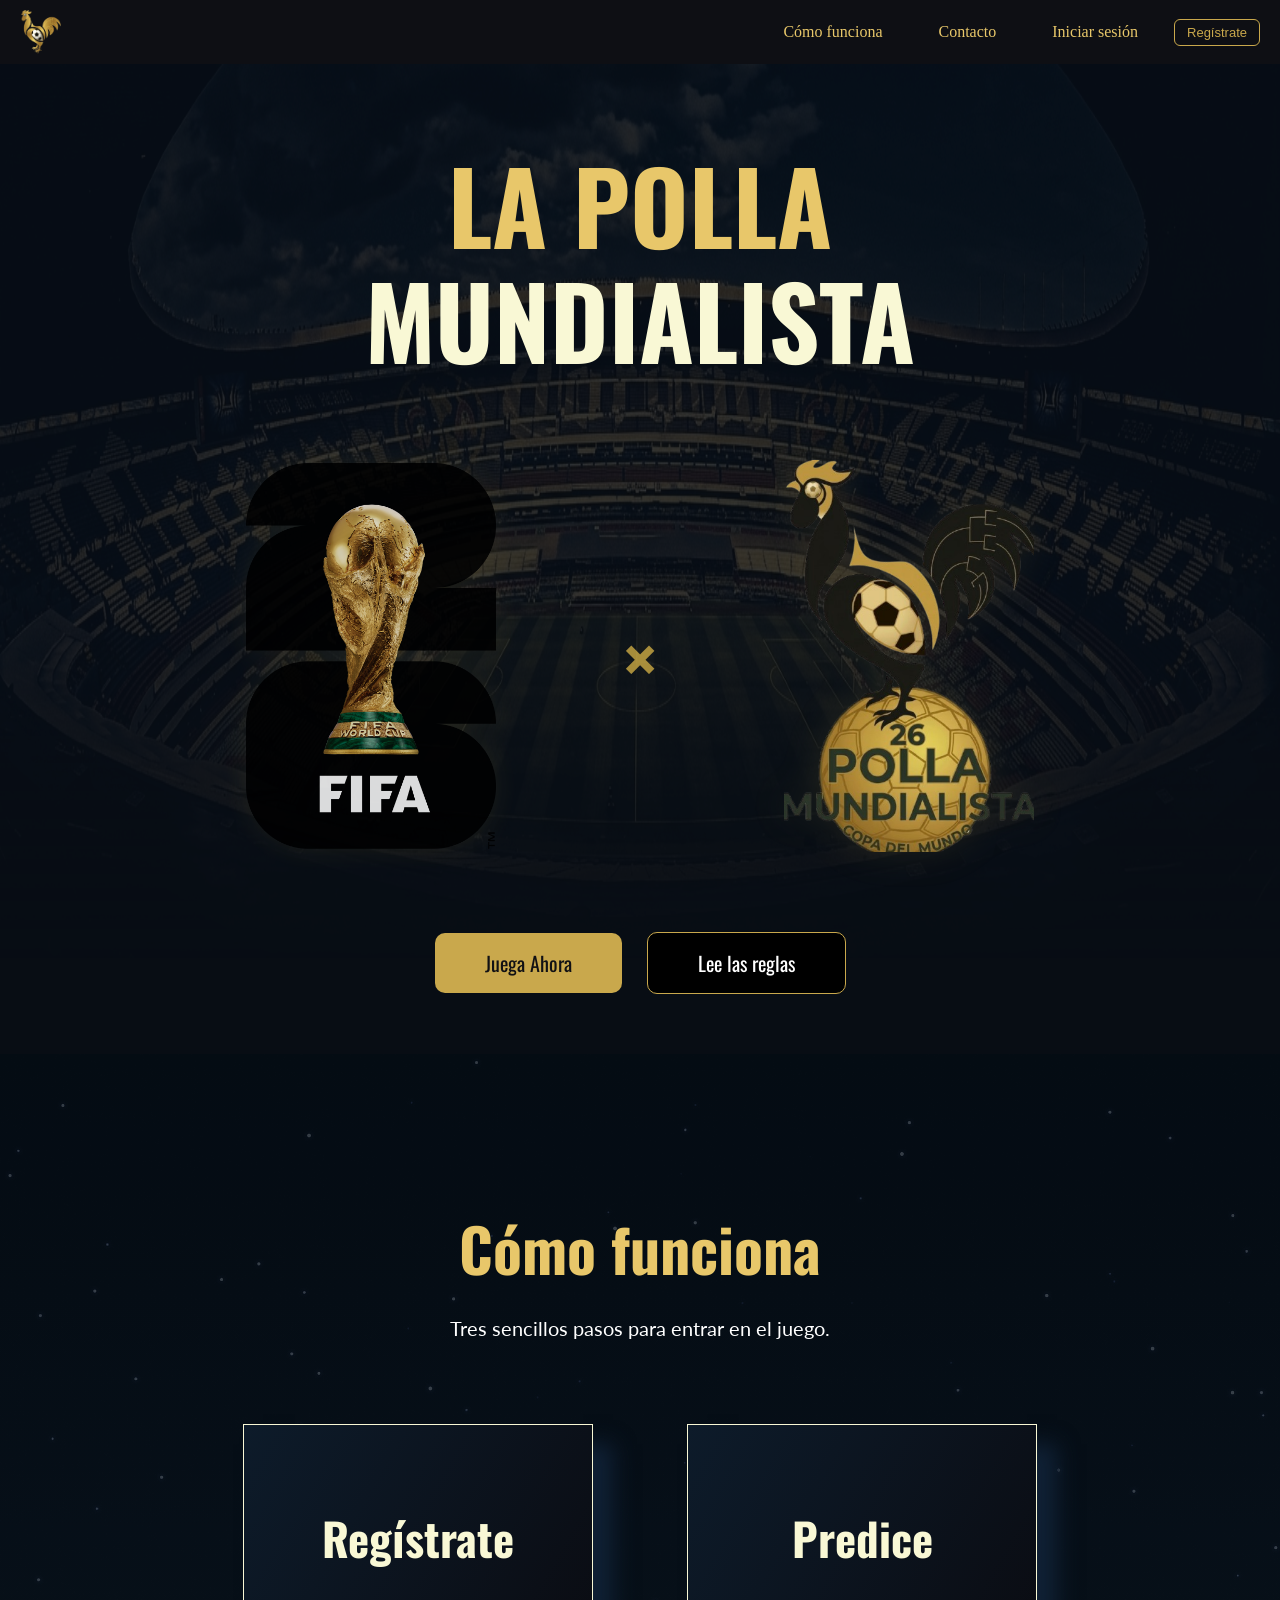
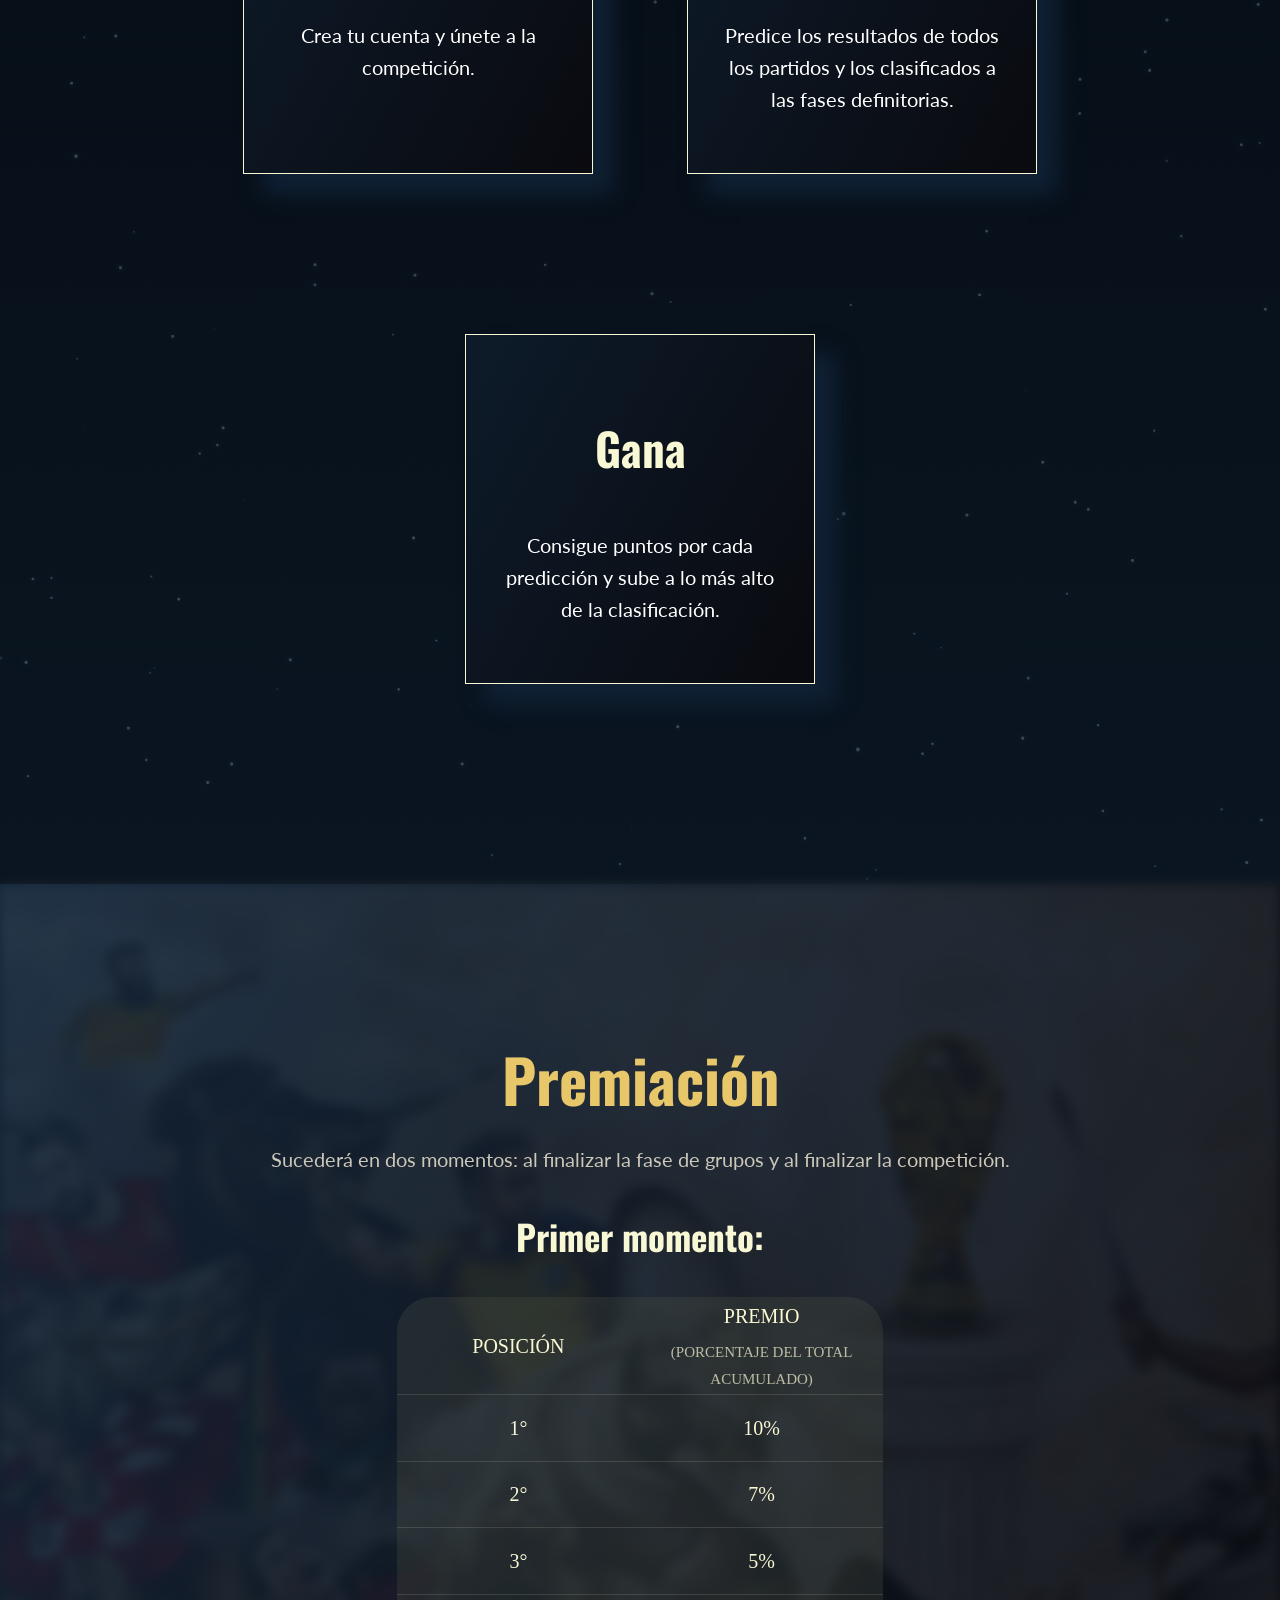
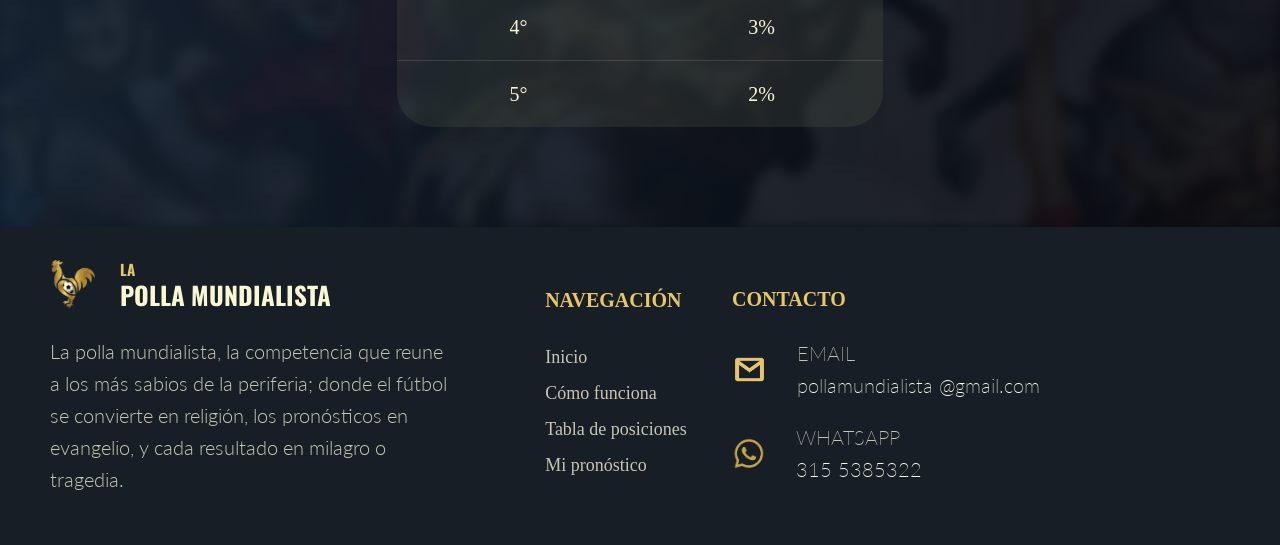
==== commit 4e3e9a91: "improvement on frontend. firebase hosting" ====
--- a/index.html
+++ b/index.html
@@ -78,22 +78,40 @@
         <div id="premios-bg"></div>
         <div class="premios">
             <h2>Premiación</h2>
-            <p>Al finalizar la competición, las 10 predicciones que acumulen la mayor cantidad de puntos recibirán una recompensa.</p>
-
-            <div class="posiciones" id="first">
-                <h3 id="one">1°</h3>
-                <p>El primer puesto recibirá $10M</p>
-            </div>
-
-            <div class="posiciones" id="second">
-                <h3>2°</h3>
-                <p>El segundo puesto recibirá $5M</p>
-            </div>
-
-            <div class="posiciones" id="third">
-                <h3>3°</h3>
-                <p>El tercer puesto recibirá $2M</p>
-            </div>
+            <p>Sucederá en dos momentos: al finalizar la fase de grupos y al finalizar la competición.</p>
+            <h3 id="momentos">Primer momento:</h3>
+        <table>
+        <tr>
+            <tr class="row-1">
+            <td>Posición</td>
+            <td class="premio-tabla">Premio<span id="tabla-pnt">(Porcentaje del total acumulado)</span></td>
+        </tr>
+        <tr>
+            <tr class="row-2" id="first">
+            <td>1°</td>
+            <td>10%</td>
+        </tr>
+        <tr>
+            <tr class="row-3" id="second">
+            <td>2°</td>
+            <td>7%</td>
+        </tr>
+        <tr>
+            <tr class="row-4" id="third">
+            <td>3°</td>
+            <td>5%</td>
+        </tr>
+        <tr>
+            <tr class="row-5">
+            <td id="forth">4°</td>
+            <td>3%</td>
+        </tr>
+        <tr>
+            <tr class="row-6" id="fifth">
+            <td>5°</td>
+            <td>2%</td>
+        </tr>
+        </table>
         </div>
     </div>
 
--- a/styles/index.css
+++ b/styles/index.css
@@ -1,9 +1,11 @@
 
 @import url('https://fonts.googleapis.com/css2?family=Oswald:wght@200..700&display=swap');
+@import url('https://fonts.googleapis.com/css2?family=Oswald:wght@500;700&family=Lato:wght@300;400;700&display=swap');
 
 body {
     margin: 0;
     padding: 0;
+    min-width: 1000px;
 }
 
 div {
@@ -146,8 +148,58 @@
     display: block;
     margin: 100px auto;
     text-align: center;
+}
+
+.premios {
+    display: flexbox;
+}
+
+.como-funciona {
     width: 80%;
 }
+
+table {
+    table-layout: fixed;
+    width: 38%;
+    margin: auto;
+    border-collapse: collapse;
+    background-color: rgba(103, 104, 83, 0.2);
+    border-radius: 35px;
+    line-height: 4em;
+}
+
+th,
+td {
+    color: rgb(249, 248, 213);
+    font-size: 20px;
+    text-align: center;
+    text-transform: uppercase;
+}
+
+
+.premio-tabla {
+    line-height: 1.8;
+}
+
+#tabla-pnt {
+    display: block;
+    margin-top: 5px;
+    font-size: 15px;
+    opacity: 0.7;
+}
+
+td {                                                                                                                                                                                                                
+    border-bottom: 1px solid rgba(249, 248, 213, 0.128);
+}
+
+tr:last-child td {
+    border-bottom: none;
+}
+
+td:last-child {
+    border-right: none;
+}
+
 
 .funciona {
     display: inline-block;
@@ -204,6 +256,7 @@
     margin-top: 18px;
     flex-direction: column;
     border: 2px solid rgba(103, 100, 1, 0.5);
+    
 }
 
 .premios p {
@@ -212,11 +265,11 @@
 
 h1 {
     text-align: center;
-    font-family: Oswald;
+    font-family: Oswald, sans-serif;
 }
 
 h2 {
-    font-family: Oswald;
+    font-family: Oswald, sans-serif;
     font-size: 60px;
     color: rgb(232, 199, 106);
     margin-bottom: 0;
@@ -231,12 +284,17 @@
     
 }
 
+#momentos {
+    font-size: 35px;
+
+}
+
 h4 {
     color: rgb(232, 199, 106);
 }
 
 p{
-    font-family: Oswald, sans-serif;
+    font-family: Lato, sans-serif;
     font-size: 20px;
     color: #ffffff;
     line-height: 1.6;
--- a/styles/nav-footer.css
+++ b/styles/nav-footer.css
@@ -8,6 +8,7 @@
     justify-content: space-between;
     align-items: center;
     z-index: 2;
+    min-width: 700px;
 }
 
 nav li{
@@ -31,6 +32,7 @@
     background-color: transparent;
     color: #c9a84c;
     border: 1px solid #c9a84c;
+    border-radius: 6px;
     padding: 5px 12px;
     margin-right: 20px;
     font-size: 13px;
@@ -83,6 +85,7 @@
     background-color: transparent;
     color: #c9a84c;
     border: 1px solid #c9a84c;
+    border-radius: 6px;
     padding: 5px 12px;
     font-size: 13px;
     cursor: pointer;
@@ -103,6 +106,7 @@
     align-items: center;
     vertical-align: middle;
     justify-content: space-between;
+    min-width: 1200px;
 }
 
 .bloque-footer {
@@ -223,7 +227,7 @@
 }
 
 footer p {
-    font-family: Oswald, sans-serif;
+    font-family: Lato, sans-serif;
     color: #cac4b1;
     font-weight: 200;
 }
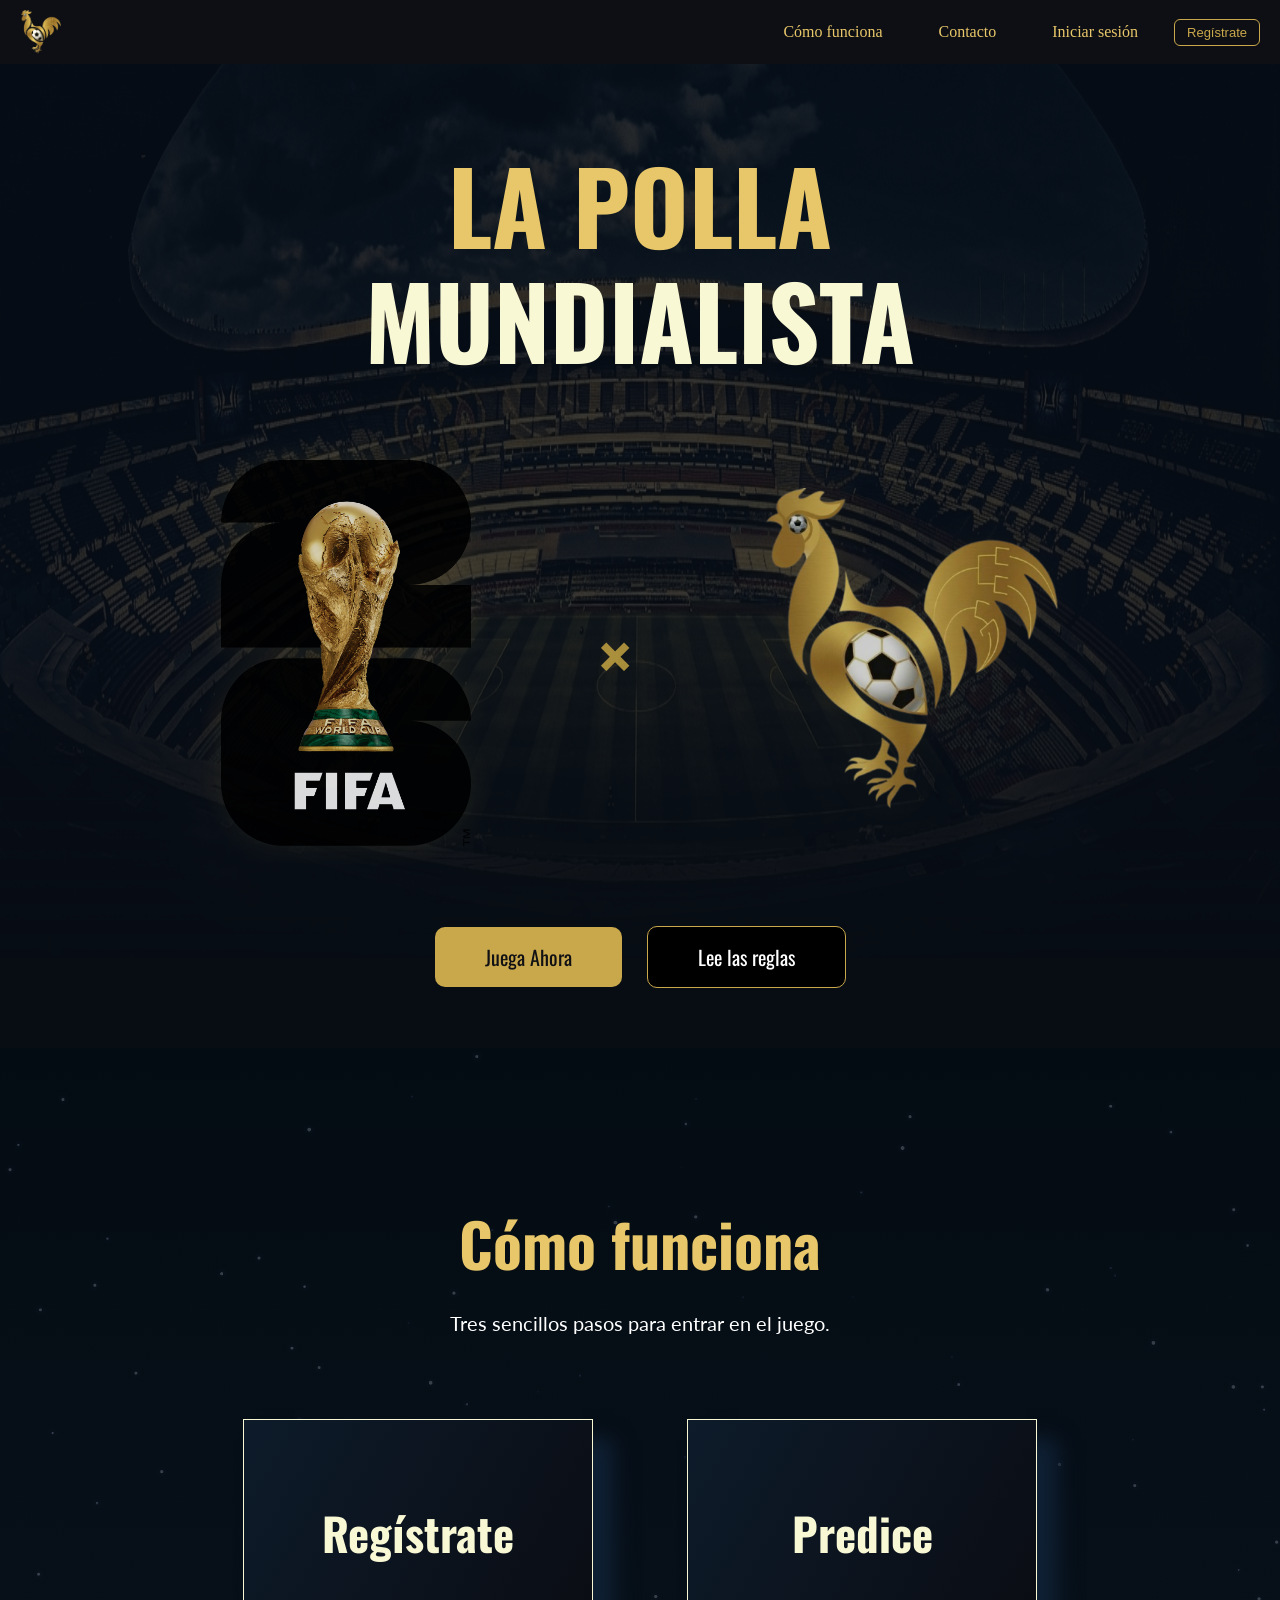
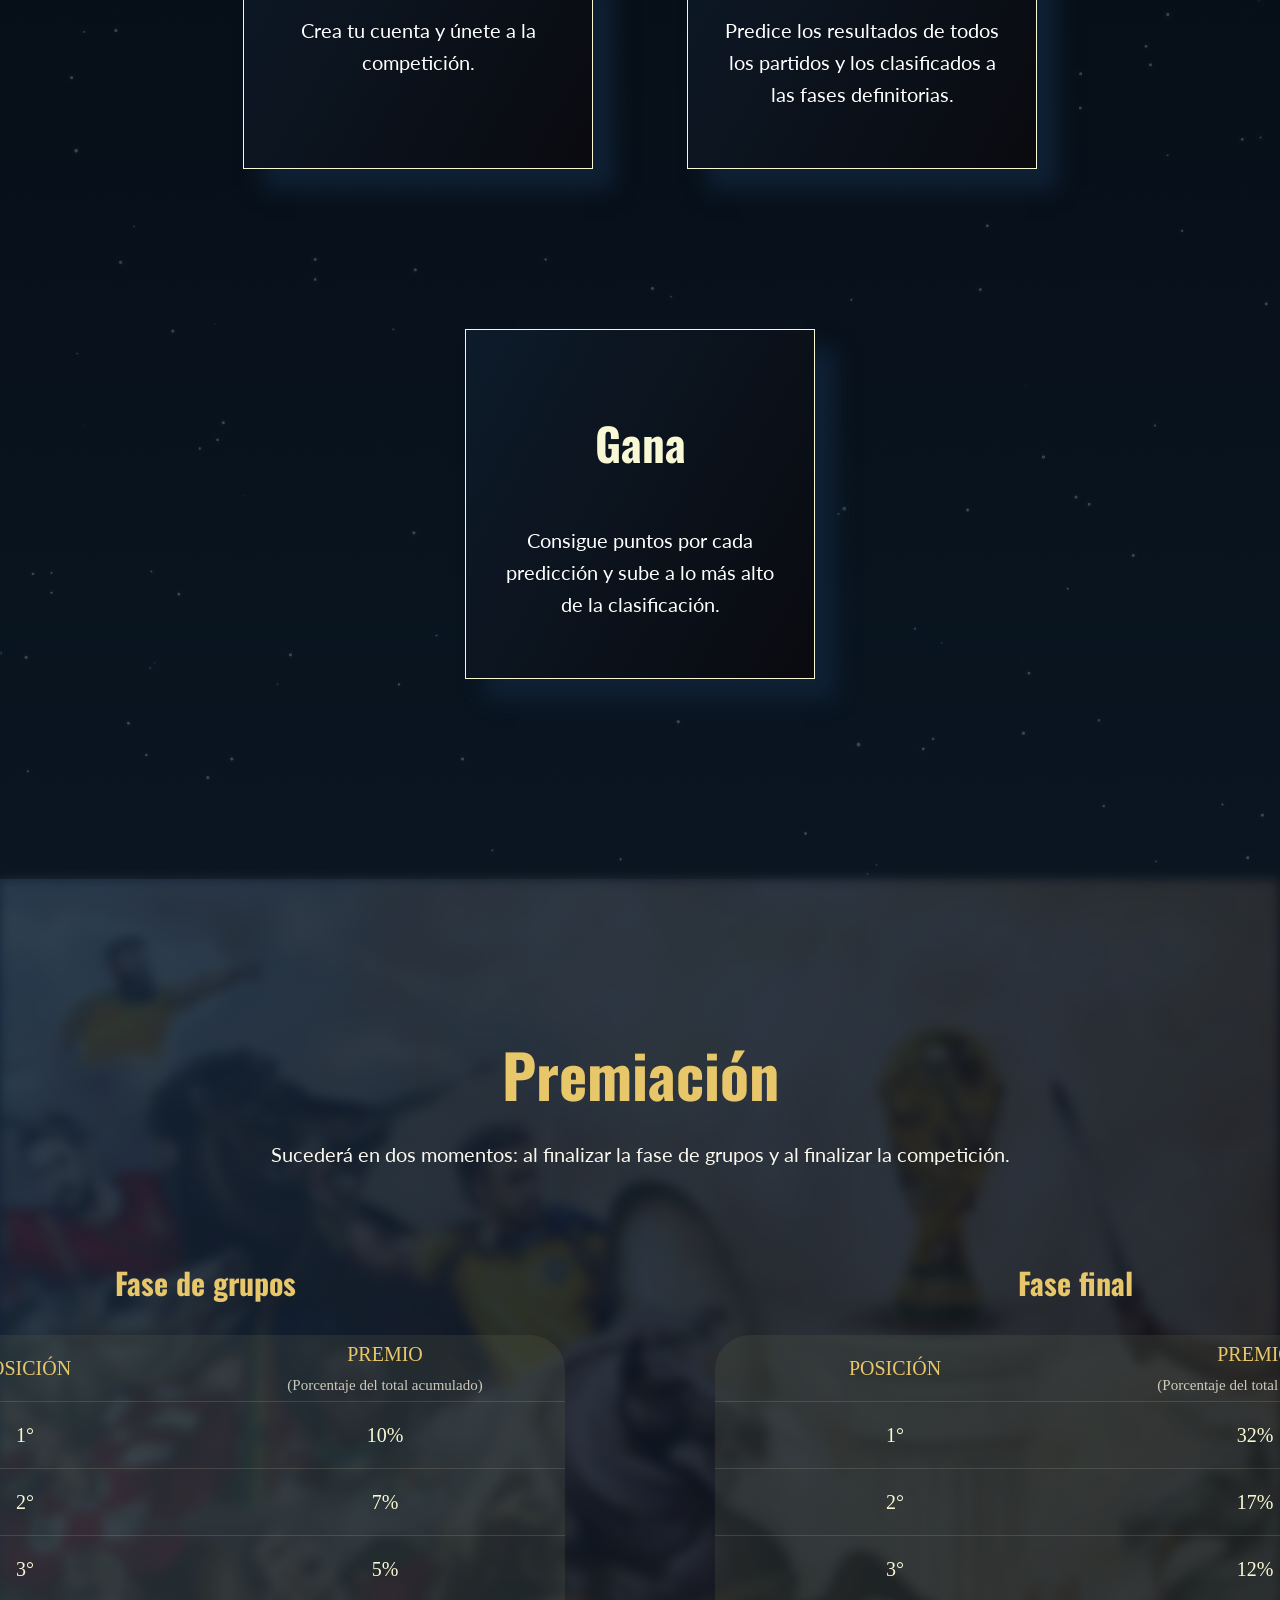
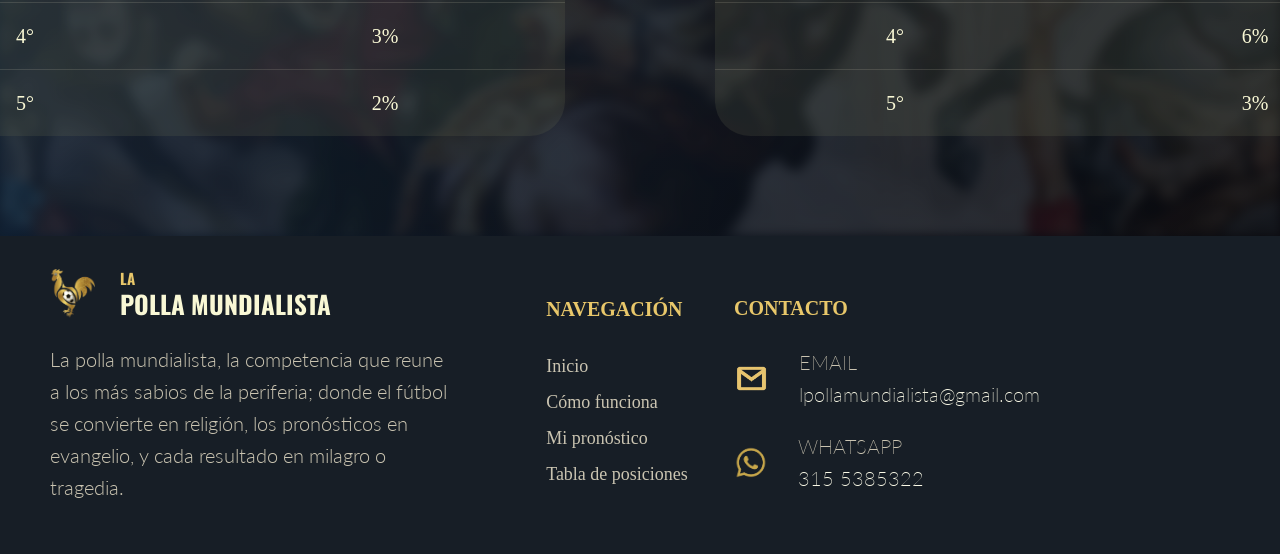
==== commit 0a089090: "final version. missing knockout stage" ====
--- a/index.html
+++ b/index.html
@@ -36,11 +36,11 @@
             <h1><span id="la-polla">LA POLLA</span><br><span id="mundialista">MUNDIALISTA</span></h1>
             <div class="hero-images">
                 <img id="wc-image" src="./assets/wc_logo.png"><span id="hero-x">×</span>
-                <img id="logo-hero" src="./assets/polla_logo.png">
+                <img id="logo-hero" src="./assets/nav_logo.png">
             </div>
             <div class="hero-buttons">
                 <button id="play-button" data-href="./predictions.html">Juega Ahora</button>
-                <button id="rules-button">Lee las reglas</button>
+                <button id="rules-button"><a id='reglas-doc' href="./docs/Instrucciones de La Polla Mundialista.pdf" download="Instrucciones de La Polla Mundialista">Lee las reglas</a></button>
             </div>
         </div>                                                                                                              
     </section>                                                          
@@ -77,42 +77,72 @@
     <div id="premios-items">
         <div id="premios-bg"></div>
         <div class="premios">
-            <h2>Premiación</h2>
-            <p>Sucederá en dos momentos: al finalizar la fase de grupos y al finalizar la competición.</p>
-            <h3 id="momentos">Primer momento:</h3>
-        <table>
-        <tr>
-            <tr class="row-1">
-            <td>Posición</td>
-            <td class="premio-tabla">Premio<span id="tabla-pnt">(Porcentaje del total acumulado)</span></td>
-        </tr>
-        <tr>
-            <tr class="row-2" id="first">
-            <td>1°</td>
-            <td>10%</td>
-        </tr>
-        <tr>
-            <tr class="row-3" id="second">
-            <td>2°</td>
-            <td>7%</td>
-        </tr>
-        <tr>
-            <tr class="row-4" id="third">
-            <td>3°</td>
-            <td>5%</td>
-        </tr>
-        <tr>
-            <tr class="row-5">
-            <td id="forth">4°</td>
-            <td>3%</td>
-        </tr>
-        <tr>
-            <tr class="row-6" id="fifth">
-            <td>5°</td>
-            <td>2%</td>
-        </tr>
-        </table>
-        </div>
+            <div class="premios-info">
+                <h2>Premiación</h2>
+                <p>Sucederá en dos momentos: al finalizar la fase de grupos y al finalizar la competición.</p>
+            </div>
+            <div class="tablas-premios">
+                <div class="tabla-momento">
+                    <h3 class="momenti">Fase de grupos</h3>
+                    <table>
+                        <tr class="row-1">
+                            <td>Posición</td>
+                            <td class="premio-tabla">Premio<span class="tabla-pnt">(Porcentaje del total acumulado)</span></td>
+                        </tr>
+                        <tr class="first">
+                            <td>1°</td>
+                            <td>10%</td>
+                        </tr>
+                        <tr class="second">
+                            <td>2°</td>
+                            <td>7%</td>
+                        </tr>
+                        <tr class="third">
+                            <td>3°</td>
+                            <td>5%</td>
+                        </tr>
+                        <tr class="fourth">
+                            <td>4°</td>
+                            <td>3%</td>
+                        </tr>
+                        <tr class="fifth">
+                            <td>5°</td>
+                            <td>2%</td>
+                        </tr>
+                    </table>
+                </div>
+
+                <div class="tabla-momento">
+                    <h3 class="momenti">Fase final</h3>
+                    <table>
+                        <tr class="row-1">
+                            <td>Posición</td>
+                            <td class="premio-tabla">Premio<span class="tabla-pnt">(Porcentaje del total acumulado)</span></td>
+                        </tr>
+                        <tr class="first">
+                            <td>1°</td>
+                            <td>32%</td>
+                        </tr>
+                        <tr class="second">
+                            <td>2°</td> 
+                            <td>17%</td>
+                        </tr>
+                        <tr class="third">
+                            <td>3°</td>
+                            <td>12%</td>
+                        </tr>
+                        <tr class="fifth">
+                            <td>4°</td>
+                            <td>6%</td>
+                        </tr>
+                        <tr class="fourth">
+                            <td>5°</td>
+                            <td>3%</td>
+                        </tr>
+                    </table>
+                </div>
+            </div>
+        </div>    
     </div>
 
     <section>
@@ -133,9 +163,9 @@
                     <ul id="footer-ul">
                     <div class="nave-items"></div>
                         <li id="inicio-footer"><a href="#inicio">Inicio</a></li>
-                        <li><a href="#como_funciona">Cómo funciona</a></li>
+                        <li><a href="#como-funciona">Cómo funciona</a></li>
+                        <li><a href="./predictions.html">Mi pronóstico</a></li>
                         <li>Tabla de posiciones</li>
-                        <li>Mi pronóstico</li>
                     </div>
                     </ul>
             </div>
@@ -143,8 +173,7 @@
                 <h4 class="footer-h4">CONTACTO</h4>
                 <div class="footer-contact">
                     <img id="mail-logo" src="./assets/mail_logo.png">
-                    <p><span class="email-whats" id="email">EMAIL</span><br><span class="blank-p">pollamundialista
-                        @gmail.com</span></p>
+                    <p><span class="email-whats" id="email">EMAIL</span><br><span class="blank-p">lpollamundialista@gmail.com</span></p>
                 </div>
                 <div class="footer-contact" id="contact">
                     <img id="whatsapp-icon-contact" src="./assets/whatsapp_icon.png">
--- a/styles/index.css
+++ b/styles/index.css
@@ -50,8 +50,8 @@
 
 #logo-hero {
     height: auto;
-    width: 250px;
-    filter: drop-shadow(0px 0px 18px rgba(232, 192, 74, 0.1));
+    width: 300px;
+    filter: drop-shadow(0px 0px 18px rgba(232, 192, 74, 0.05)) brightness(80%);
 }
 
 #hero-texture {
@@ -76,7 +76,7 @@
     z-index: 0;
     height: 100%;
     width: 100%;
-    opacity: 0.2;
+    opacity: 0.23;
     mask-image: linear-gradient(to bottom, rgb(5, 14, 27) 60%, transparent 100%);
     -webkit-mask-image: linear-gradient(to bottom, rgb(5, 14, 27) 60%, transparent 100%);
 }
@@ -120,6 +120,12 @@
     border: 1px solid #c9a84c;
 }
 
+#reglas-doc {
+    color: white;
+    background-color: transparent;
+    text-decoration: none;
+}
+
 #rules-button:hover {
     background-color: #413c30;
     opacity: 0.8;
@@ -151,16 +157,21 @@
 }
 
 .premios {
-    display: flexbox;
-}
-
+    display: flex;
+    flex-direction: column;
+    align-items: center;
+}
+
+.premios-info{
+    flex-direction: column; 
+}
 .como-funciona {
     width: 80%;
 }
 
 table {
     table-layout: fixed;
-    width: 38%;
+    width: 720px;
     margin: auto;
     border-collapse: collapse;
     background-color: rgba(103, 104, 83, 0.2);
@@ -176,16 +187,32 @@
     text-transform: uppercase;
 }
 
+.tablas-premios {
+    display: flex;
+    flex-direction: row;
+    gap: 150px;
+    justify-content: center;
+    width: 100%;
+    margin-top: 40px;
+}
+
+.tabla-momento {
+    display: flex;
+    flex-direction: column;
+    align-items: center;
+}
+
 
 .premio-tabla {
     line-height: 1.8;
 }
 
-#tabla-pnt {
+.tabla-pnt {
     display: block;
-    margin-top: 5px;
     font-size: 15px;
-    opacity: 0.7;
+    opacity: 0.8;
+    color: rgb(246, 240, 222);
+    text-transform: initial;
 }
 
 td {                                                                                                                                                                                                                
@@ -198,6 +225,11 @@
 
 td:last-child {
     border-right: none;
+}
+
+tr:first-child td{
+    border-right: none;
+    color: rgb(232, 199, 106);
 }
 
 
@@ -224,16 +256,21 @@
     margin-top: 60px;
 }
 
-#first:hover {
+.first:hover {
     background-color: rgba(255, 215, 0, 0.4);
 }
 
-#second:hover {
+.second:hover {
     background-color: rgba(192, 192, 192, 0.5);
-}
-
-#third:hover {
+}   
+
+.third:hover {
     background-color: rgba(191, 137, 112, 0.5);
+}
+
+.fourth:hover, 
+.fifth:hover {
+    background-color: rgba(179, 179, 151, 0.2);
 }
 
 #premios-items {
@@ -244,7 +281,7 @@
 #premios-bg {
     position: absolute;
     background-image: url("../assets/wc-wallpaper.jpg");
-    opacity: 0.08;
+    opacity: 0.12;
     filter: saturate(20%);
     filter: blur(6px);
     height: 100%;
@@ -260,7 +297,7 @@
 }
 
 .premios p {
-    color: #cbc7b9;
+    color: #faf7ec;
 }
 
 h1 {
@@ -284,9 +321,9 @@
     
 }
 
-#momentos {
-    font-size: 35px;
-
+.momenti {
+    font-size: 30px;
+    color: rgb(232, 199, 106)
 }
 
 h4 {
@@ -298,4 +335,63 @@
     font-size: 20px;
     color: #ffffff;
     line-height: 1.6;
+}
+
+@media (max-width: 768px) {
+    body {
+        min-width: unset;
+    }
+
+    .hero-content h1 {
+        font-size: 52px;
+    }
+
+    #hero-x {
+        font-size: 52px;
+    }
+
+    .hero-images {
+        flex-direction: column;
+        gap: 30px;
+    }
+
+    #wc-image {
+        width: 150px;
+    }
+
+    #logo-hero {
+        width: 180px;
+    }
+
+    .hero-buttons {
+        flex-direction: column;
+        gap: 15px;
+    }
+
+    table {
+        width: 90%;
+    }
+
+    .tablas-premios {
+        flex-direction: column;
+        gap: 40px;
+    }
+
+    .funciona {
+        width: 85%;
+        margin: 30px auto;
+        display: block;
+    }
+
+    h2 {
+        font-size: 36px;
+    }
+
+    h3 {
+        font-size: 28px;
+    }
+
+    p {
+        font-size: 16px;
+    }
 }
--- a/styles/nav-footer.css
+++ b/styles/nav-footer.css
@@ -23,7 +23,8 @@
     text-decoration: none;
 }
 
-li:hover {
+footer li:hover,
+footer li:hover a {
     color: #f1c959;
     cursor: pointer;
 }
@@ -230,4 +231,113 @@
     font-family: Lato, sans-serif;
     color: #cac4b1;
     font-weight: 200;
+}
+
+@media (max-width: 768px) {
+    nav {
+        min-width: unset;
+        height: auto;
+        padding: 8px 0px;
+        flex-wrap: wrap;
+        gap: 6px;
+    }
+
+    nav li {
+        padding: 0.4em 0.6em;
+        margin-right: 0px;
+    }
+
+    #nav-logo {
+        height: 36px;
+        margin-left: 12px;
+    }
+
+    #nav-button {
+        padding: 4px 10px;
+        font-size: 12px;
+    }
+
+    #nav-logout {
+        padding: 4px 10px;
+        font-size: 12px;
+    }
+
+    #nav-profile {
+        margin-right: 10px;
+        gap: 6px;
+    }
+
+    #nav-avatar {
+        width: 28px;
+        height: 28px;
+    }
+
+    #nav-inicial {
+        font-size: 13px;
+        padding: 0 0.5em;
+    }
+
+    footer {
+        min-width: unset;
+        flex-direction: column;
+        min-height: auto;
+        padding: 24px 16px;
+        align-items: flex-start;
+    }
+
+    #polla-info {
+        width: 100%;
+        height: auto;
+        padding: 16px;
+        box-sizing: border-box;
+    }
+
+    #footer-logo {
+        height: 38px;
+    }
+
+    .footer-h4 {
+        font-size: 16px;
+    }
+
+    #info-p {
+        font-size: 15px;
+    }
+
+    footer li {
+        font-size: 15px;
+    }
+
+    #footer-right {
+        flex-direction: column;
+        gap: 20px;
+        padding-right: 0;
+        padding: 0 16px 16px;
+        width: 100%;
+        box-sizing: border-box;
+    }
+
+    #navegacion {
+        height: auto;
+    }
+
+    #contacto {
+        width: 100%;
+        padding: 16px 16px 0;
+        box-sizing: border-box;
+    }
+
+    #contact {
+        bottom: 0;
+    }
+
+    .footer-contact {
+        bottom: 0;
+        gap: 16px;
+    }
+
+    #whatsapp-icon-contact,
+    #mail-logo {
+        height: 28px;
+    }
 }
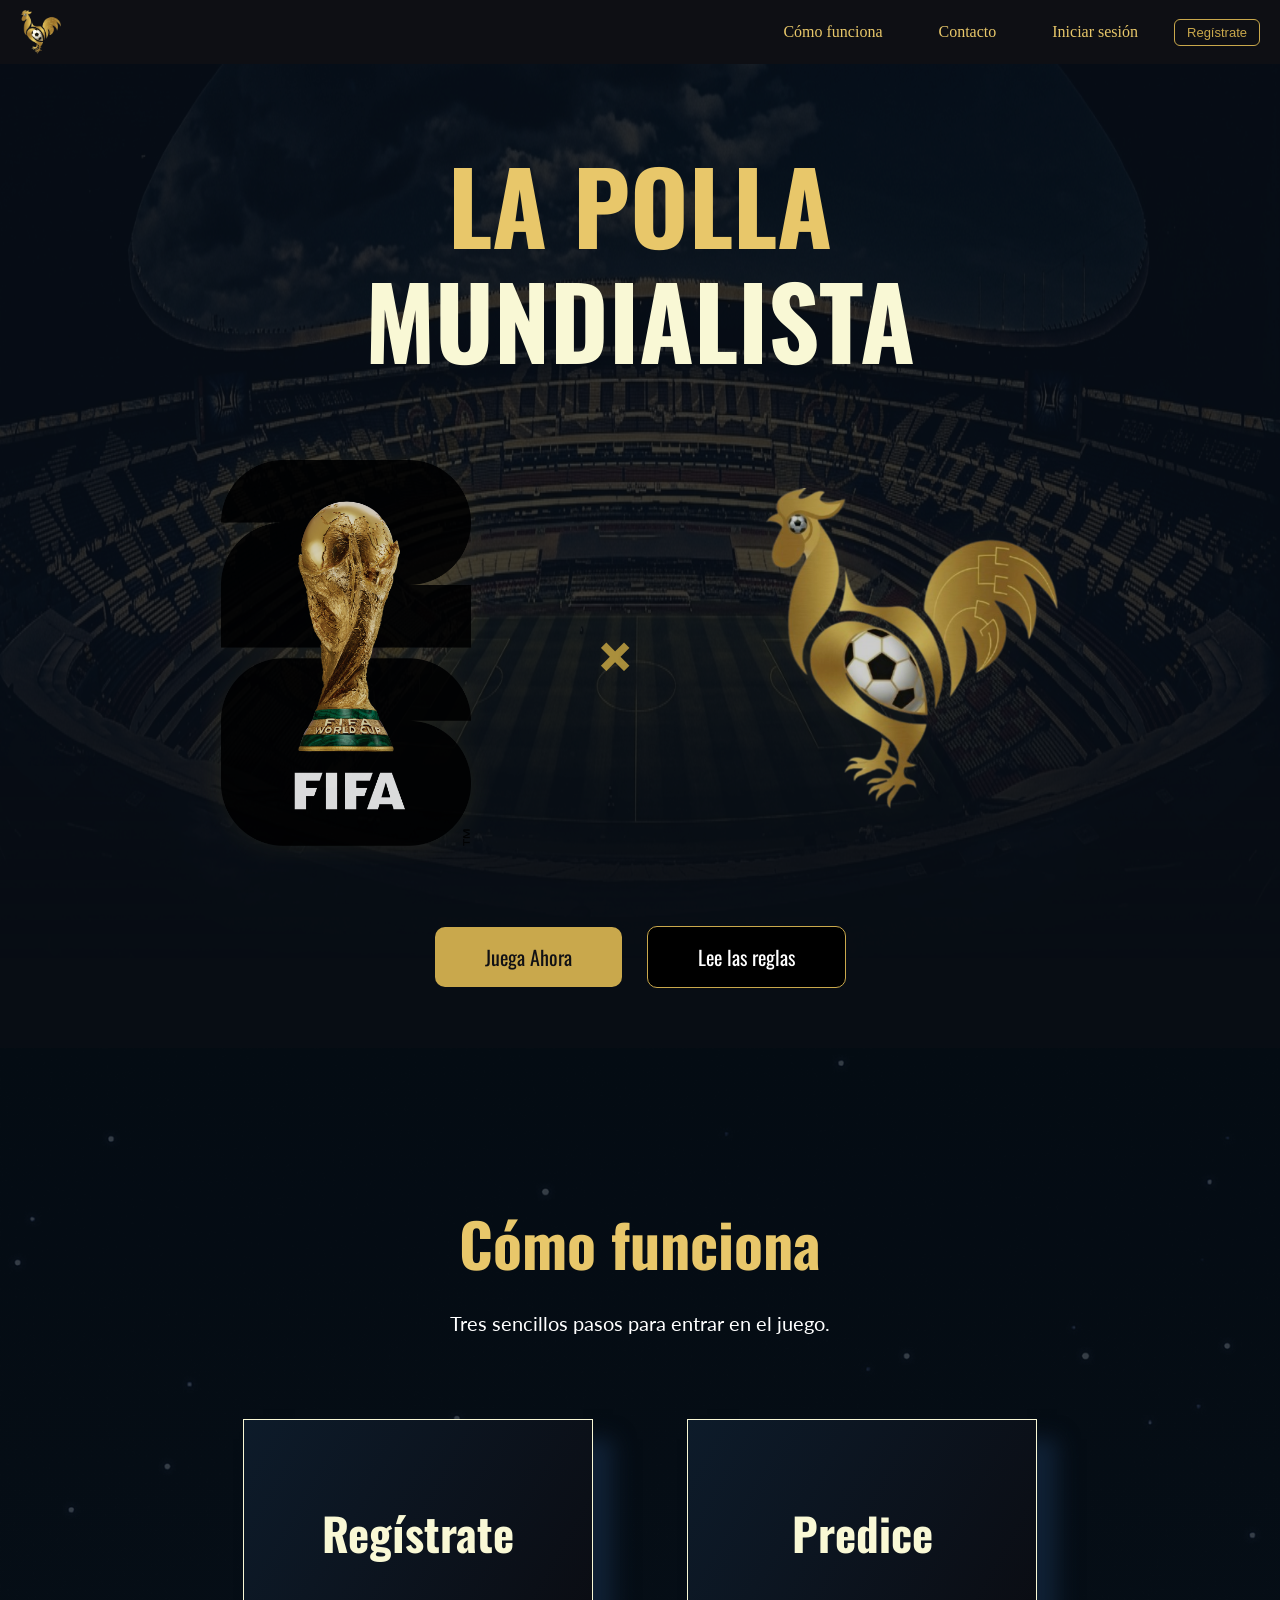
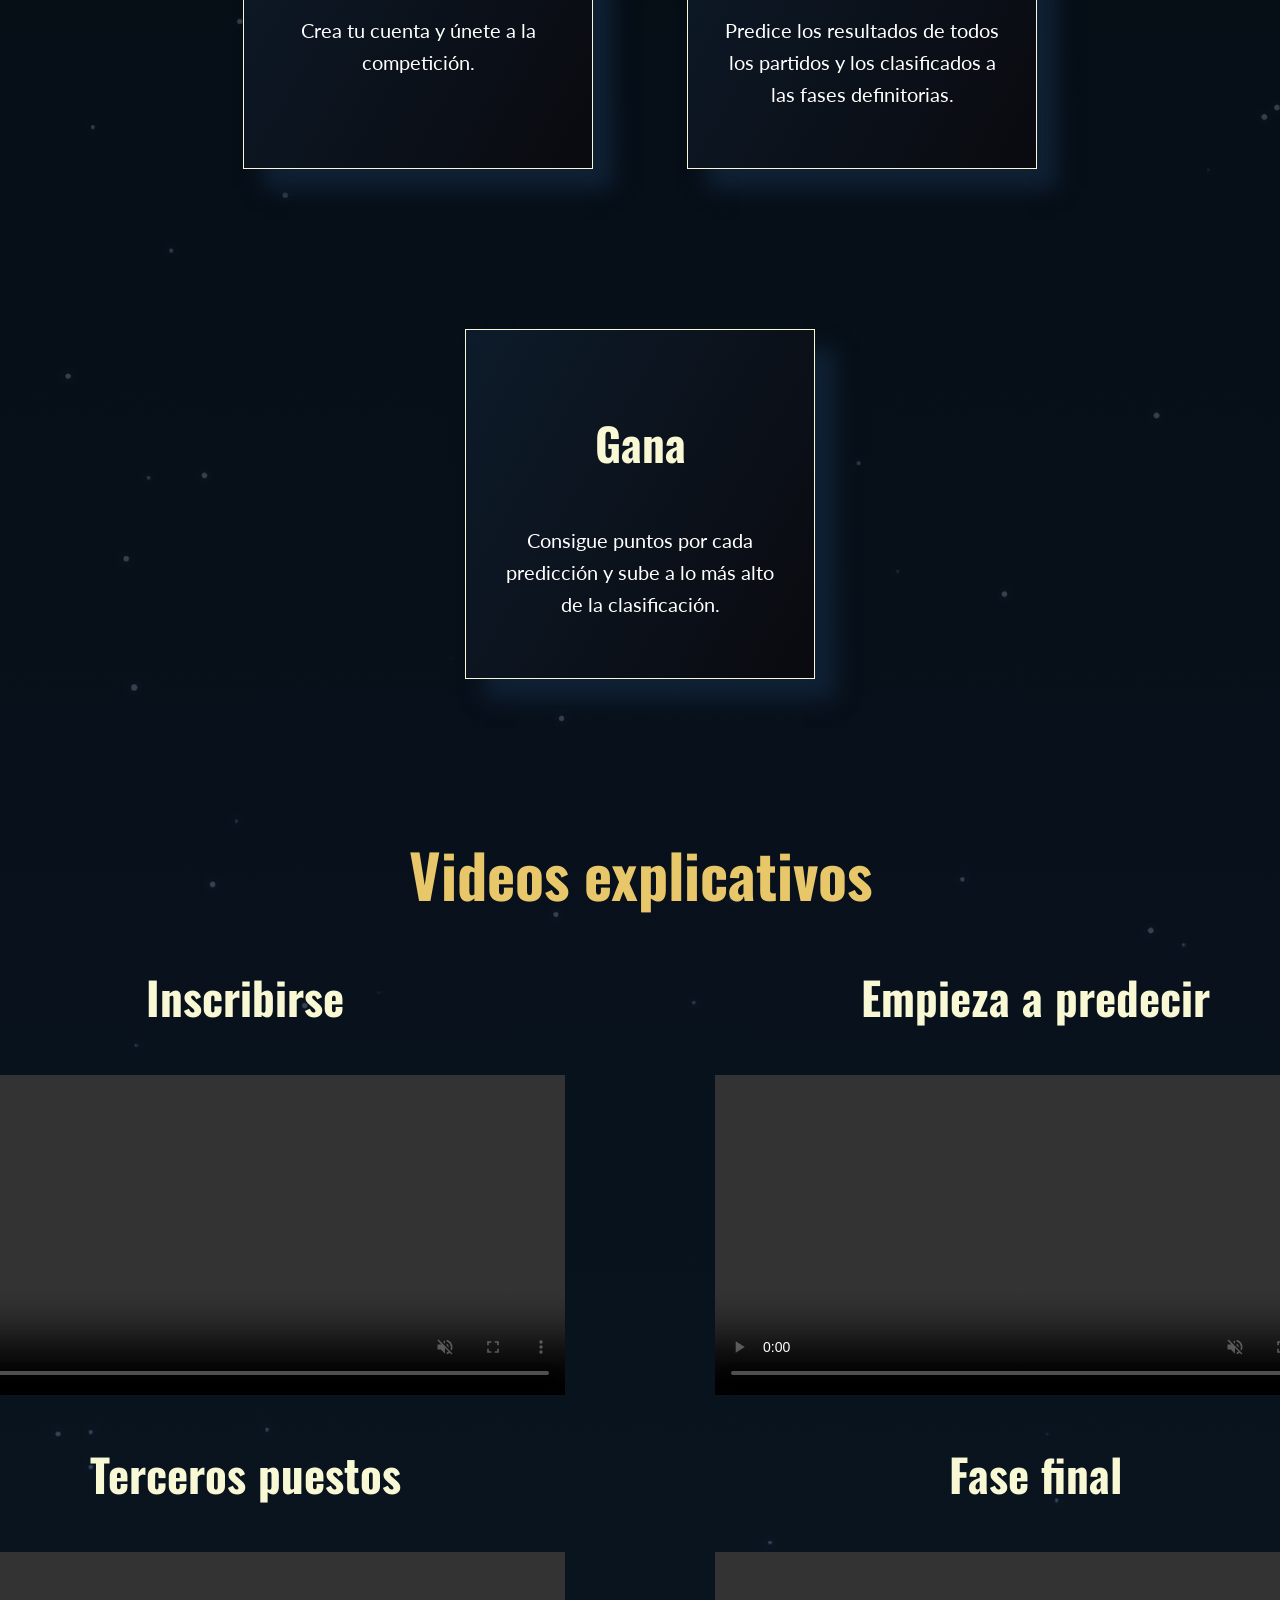
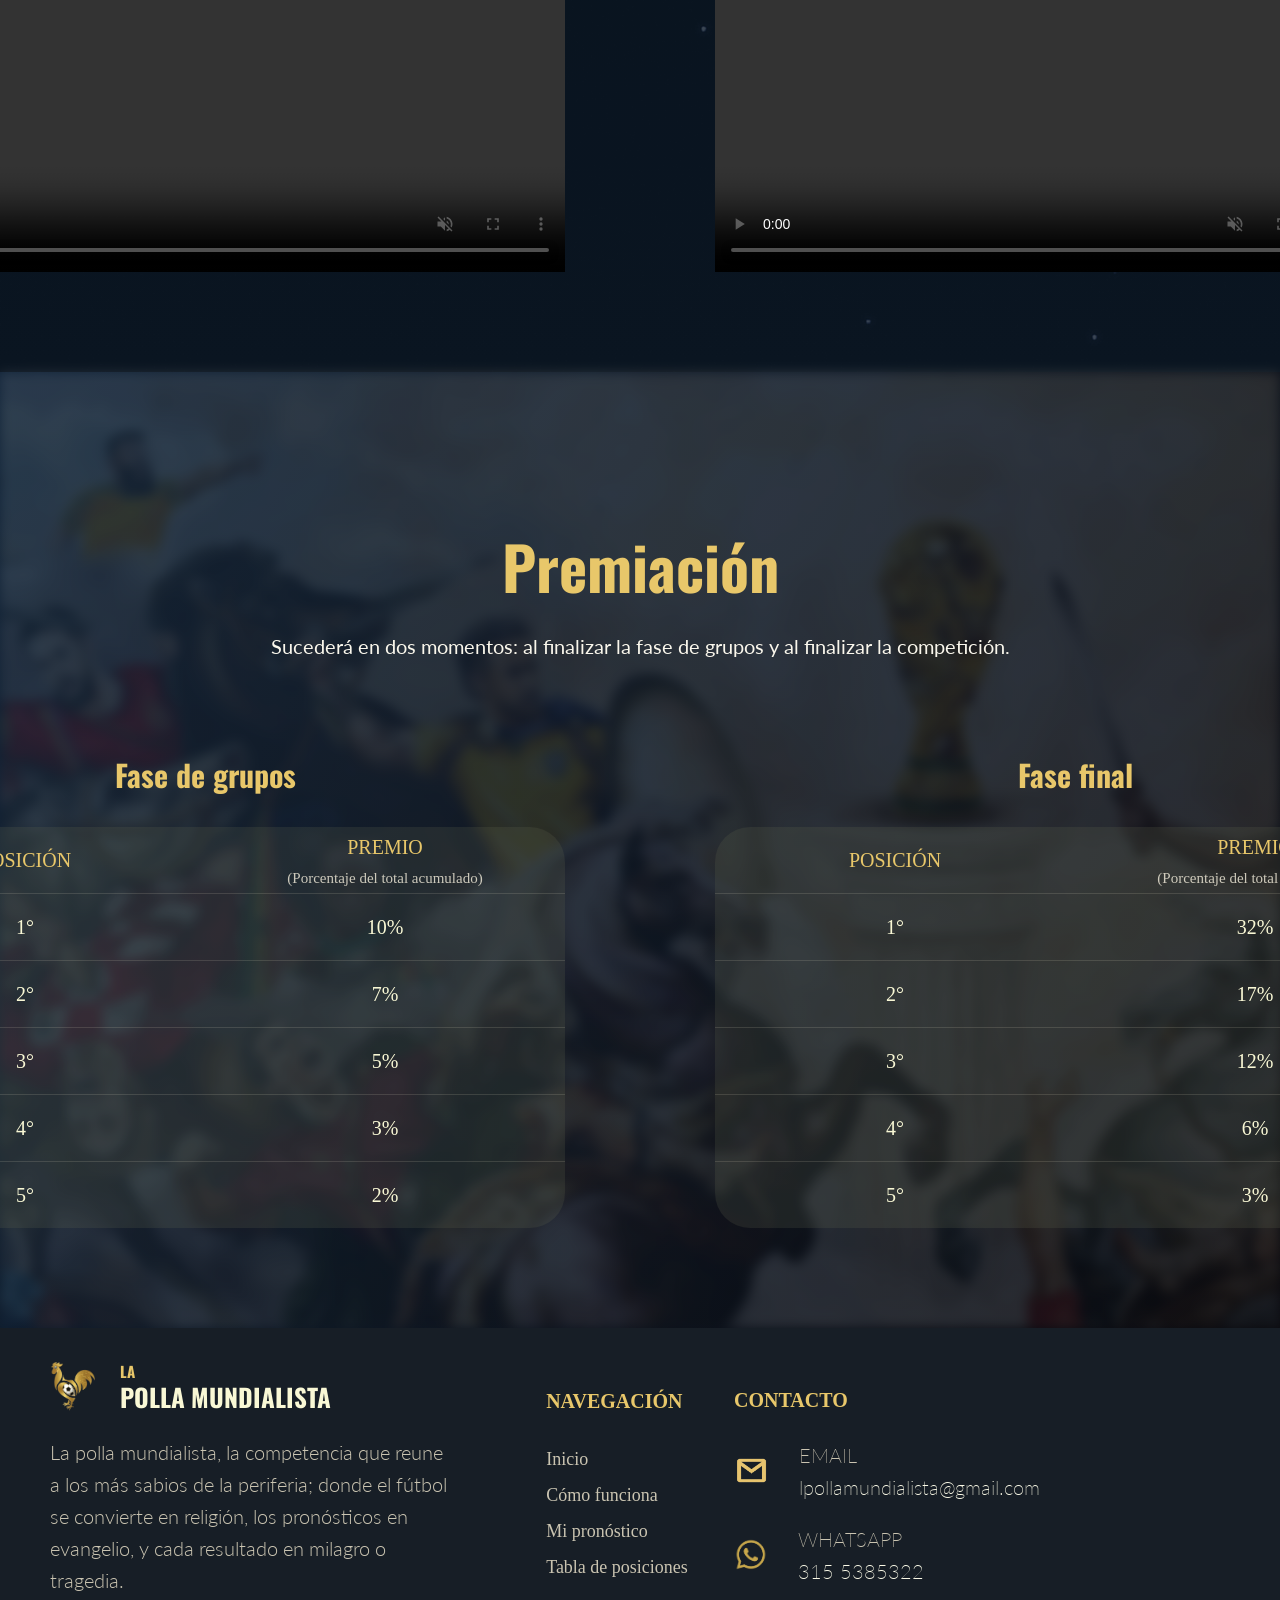
==== commit 9425935e: "added explanatory videos for users on the main page" ====
--- a/index.html
+++ b/index.html
@@ -70,6 +70,46 @@
                     <p>Consigue puntos por cada predicción y sube 
                         a lo más alto de la clasificación. </p>
                 </div>
+
+                <h2>Videos explicativos</h2>
+
+                <div class="grupo-videos">
+                    <div class="video">
+                        <h3>Inscribirse</h3>
+                        <video width="640" heigh="360" controls muted>
+                            <source src="/assets/iniciar_sesion.mp4" type="video/mp4">
+                            Tu navegador no soporta el elemento de video.
+                        </video>
+                    </div>
+                    
+                    <div class="video">
+                        <h3>Empieza a predecir</h3>
+                        <video width="640" heigh="360" controls muted>
+                            <source src="/assets/empieza_a_predecir.mp4" type="video/mp4">
+                            Tu navegador no soporta el elemento de video.
+                        </video>
+                    </div>
+                    
+                </div>
+
+                <div class="grupo-videos">
+                    <div class="video">
+                        <h3>Terceros puestos</h3>
+                        <video width="640" heigh="360" controls muted>
+                            <source src="/assets/terceros_puestos.mp4" type="video/mp4">
+                            Tu navegador no soporta el elemento de video.
+                        </video>
+                    </div>
+
+                    <div class="video">
+                        <h3>Fase final</h3>
+                        <video width="640" heigh="360" controls muted>
+                            <source src="/assets/fase_final.mp4" type="video/mp4">
+                            Tu navegador no soporta el elemento de video.
+                        </video>
+                    </div>
+                </div>
+                
             </div>
         </div>
     </section>
--- a/styles/index.css
+++ b/styles/index.css
@@ -326,6 +326,16 @@
     color: rgb(232, 199, 106)
 }
 
+
+
+.grupo-videos {
+    flex-direction: row;
+    gap: 150px;
+}
+
+.video {
+    flex-direction: column;
+}
 h4 {
     color: rgb(232, 199, 106);
 }
@@ -342,6 +352,10 @@
         min-width: unset;
     }
 
+    nav {
+        position: relative;
+    }
+
     .hero-content h1 {
         font-size: 52px;
     }
@@ -366,6 +380,10 @@
     .hero-buttons {
         flex-direction: column;
         gap: 15px;
+    }
+
+    .funciona {
+        box-shadow: 10px 10px 10px #102135;
     }
 
     table {
--- a/styles/nav-footer.css
+++ b/styles/nav-footer.css
@@ -240,6 +240,8 @@
         padding: 8px 0px;
         flex-wrap: wrap;
         gap: 6px;
+        position: static;
+        background-color: rgba(17, 17, 20, 1);
     }
 
     nav li {
